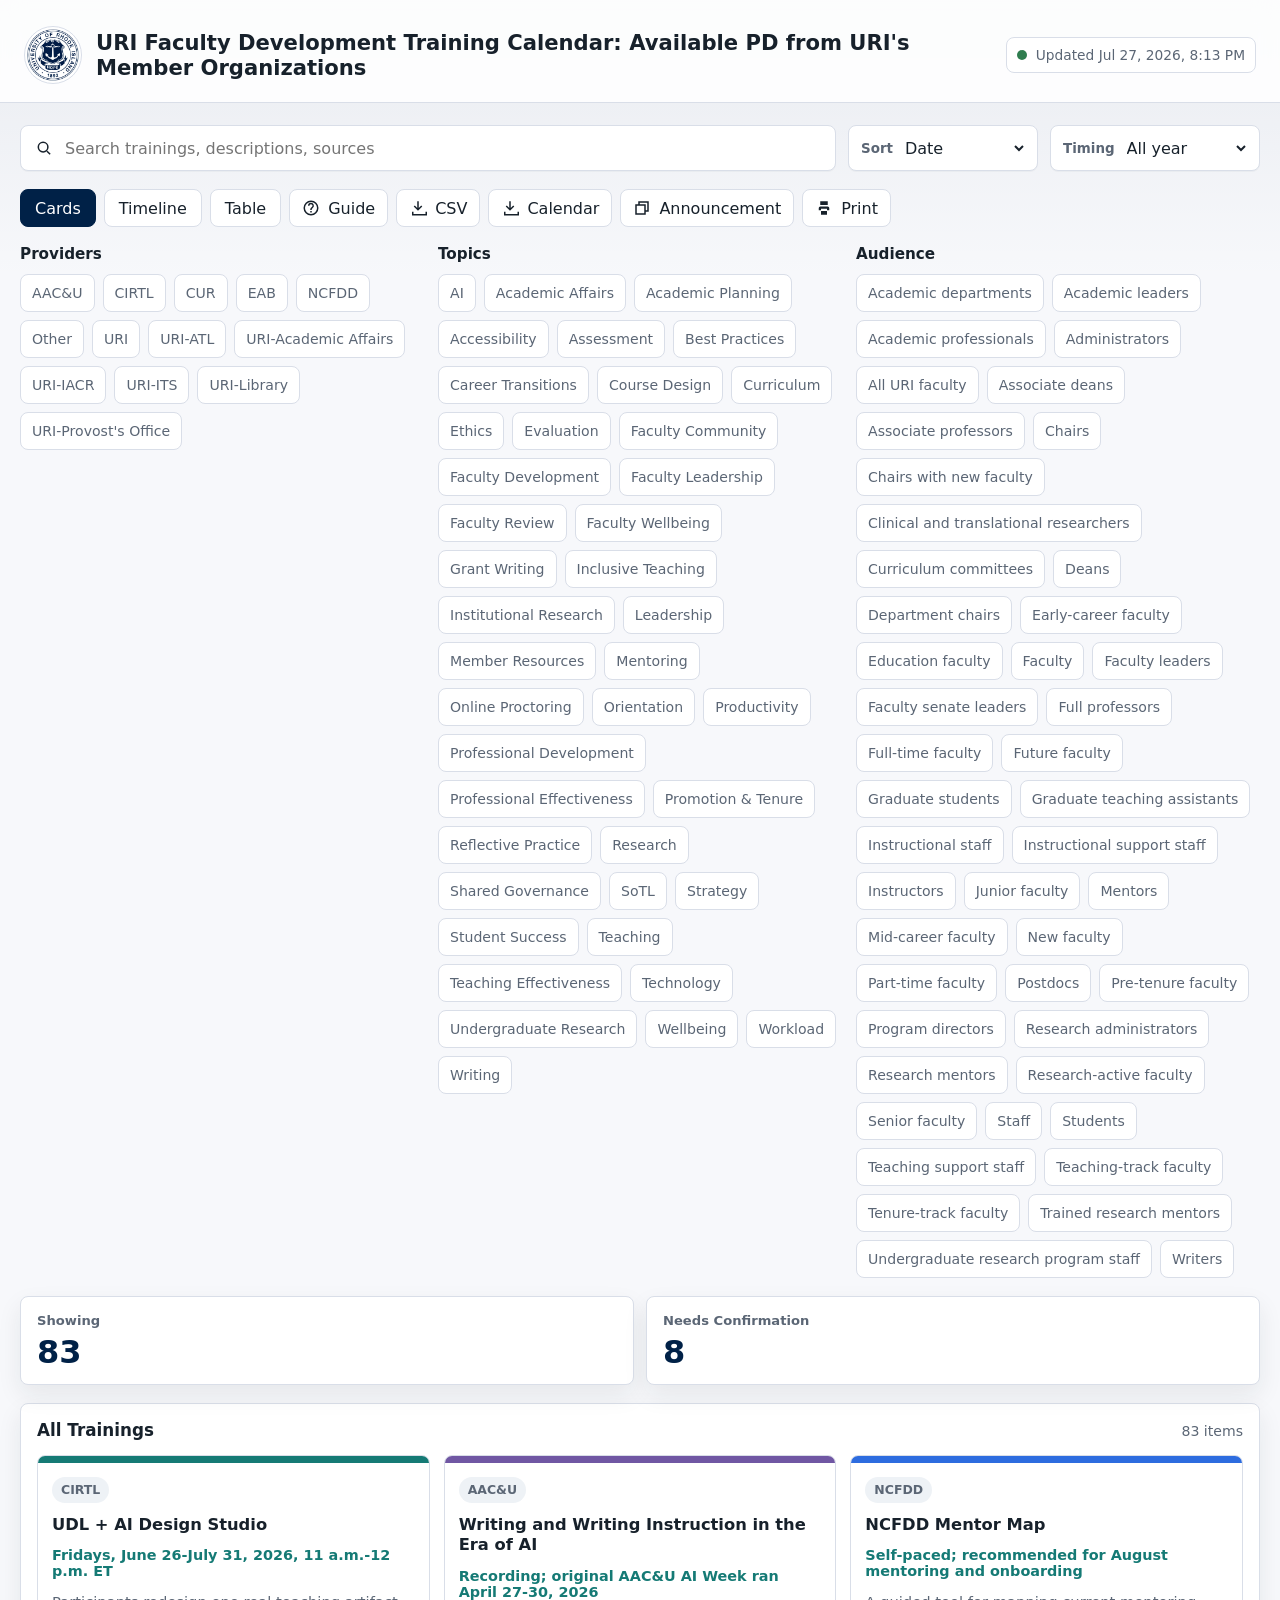
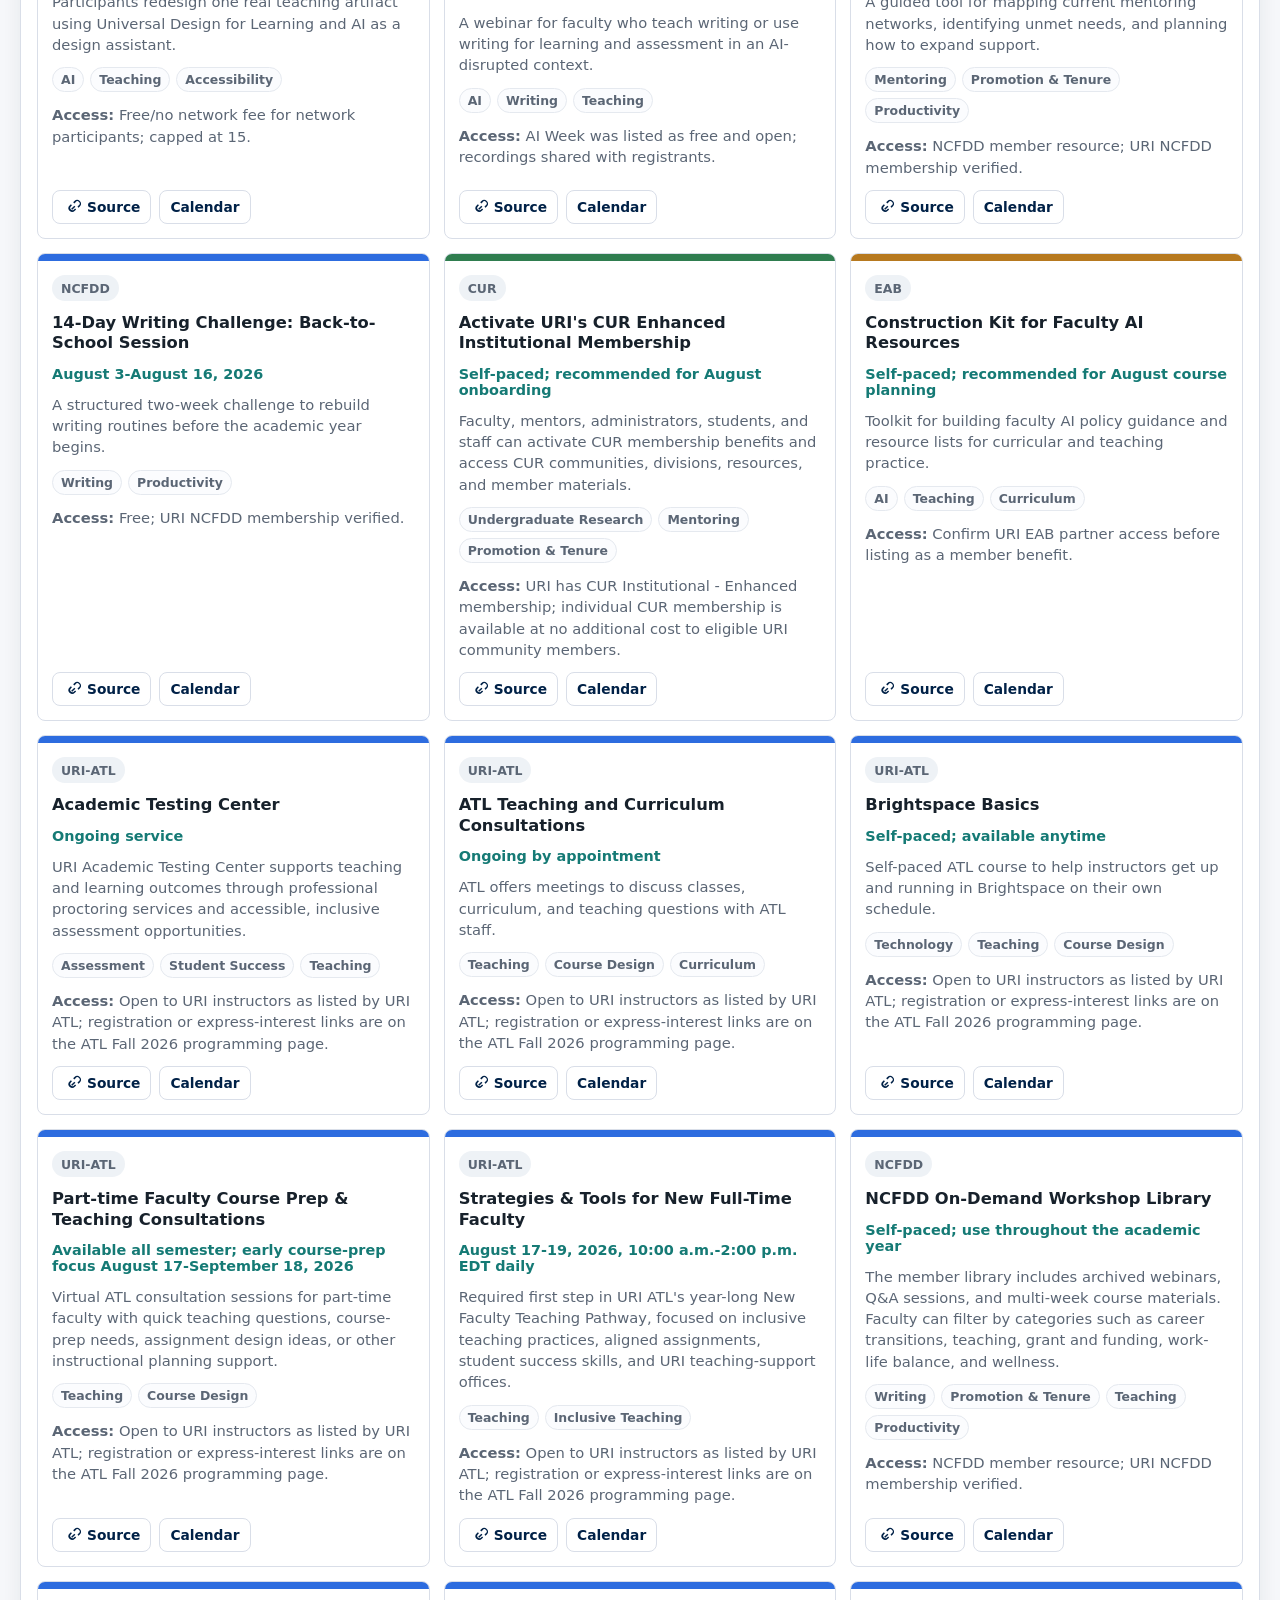
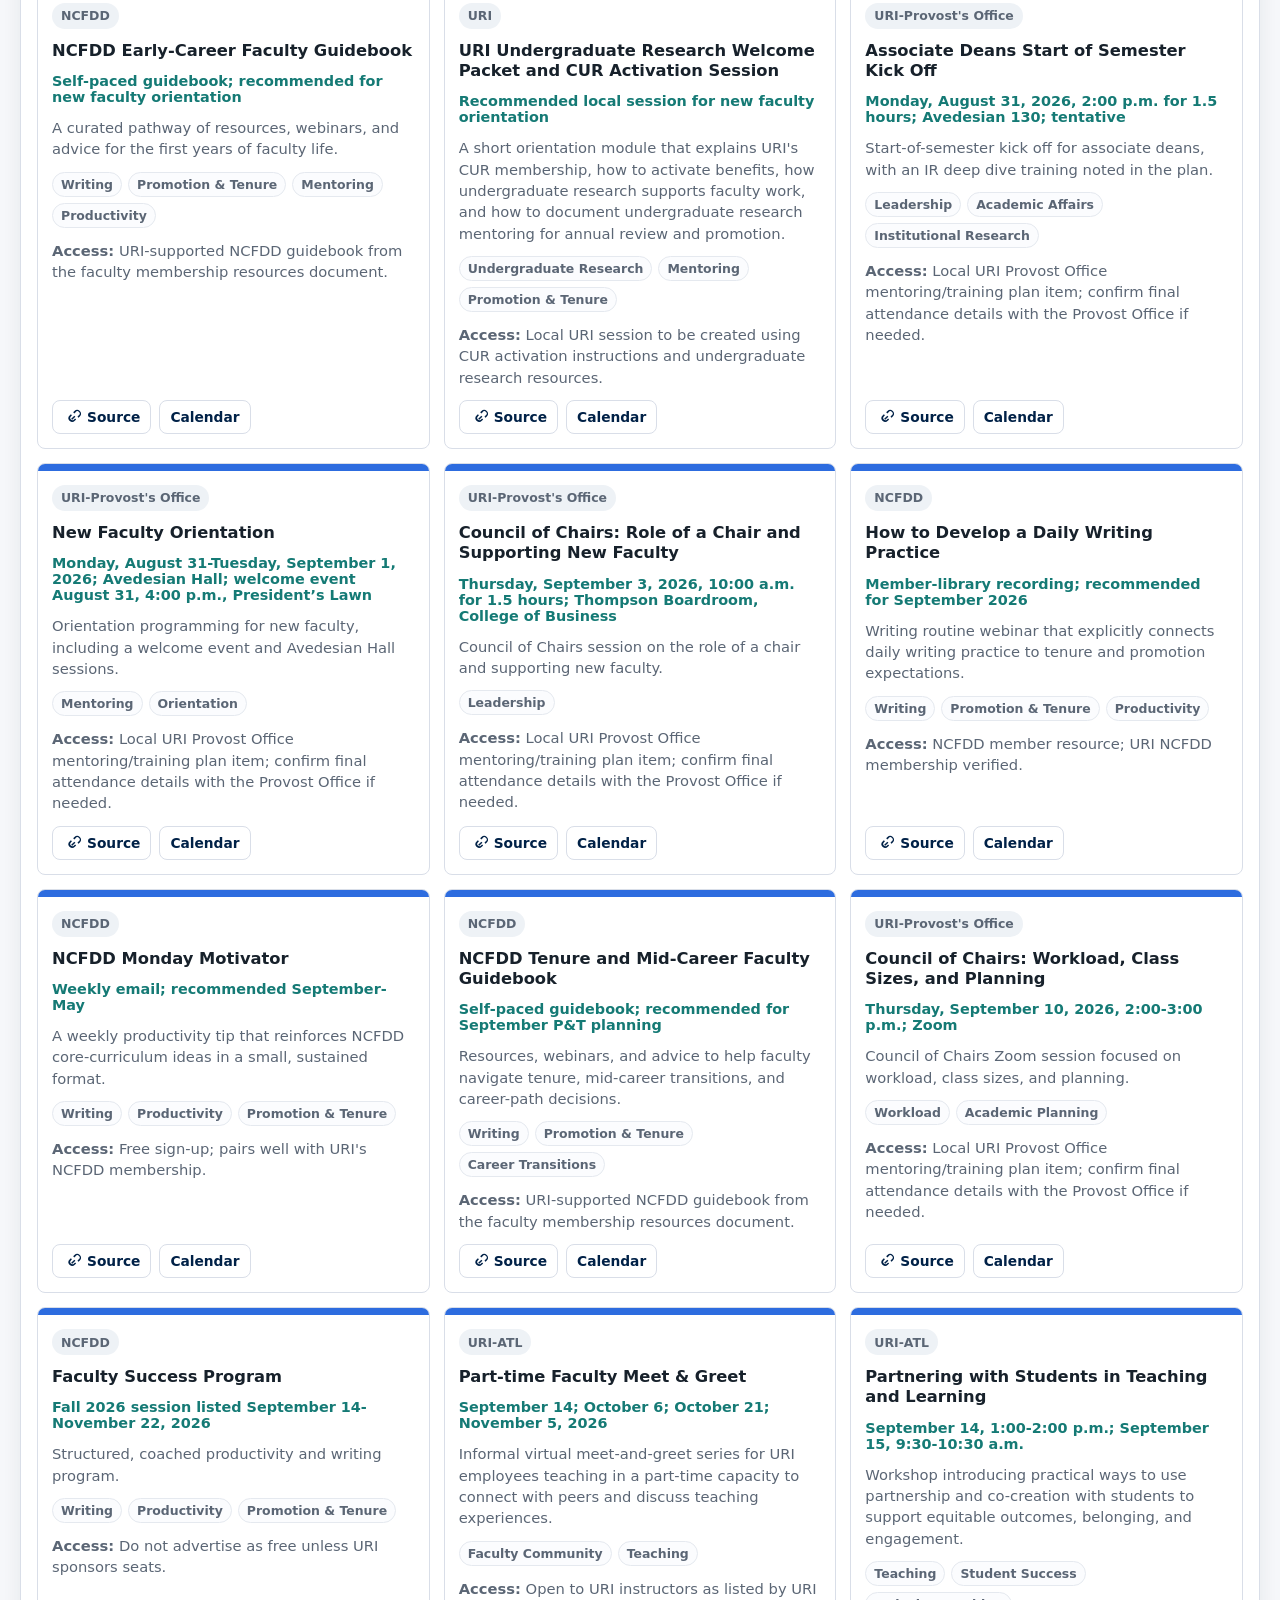
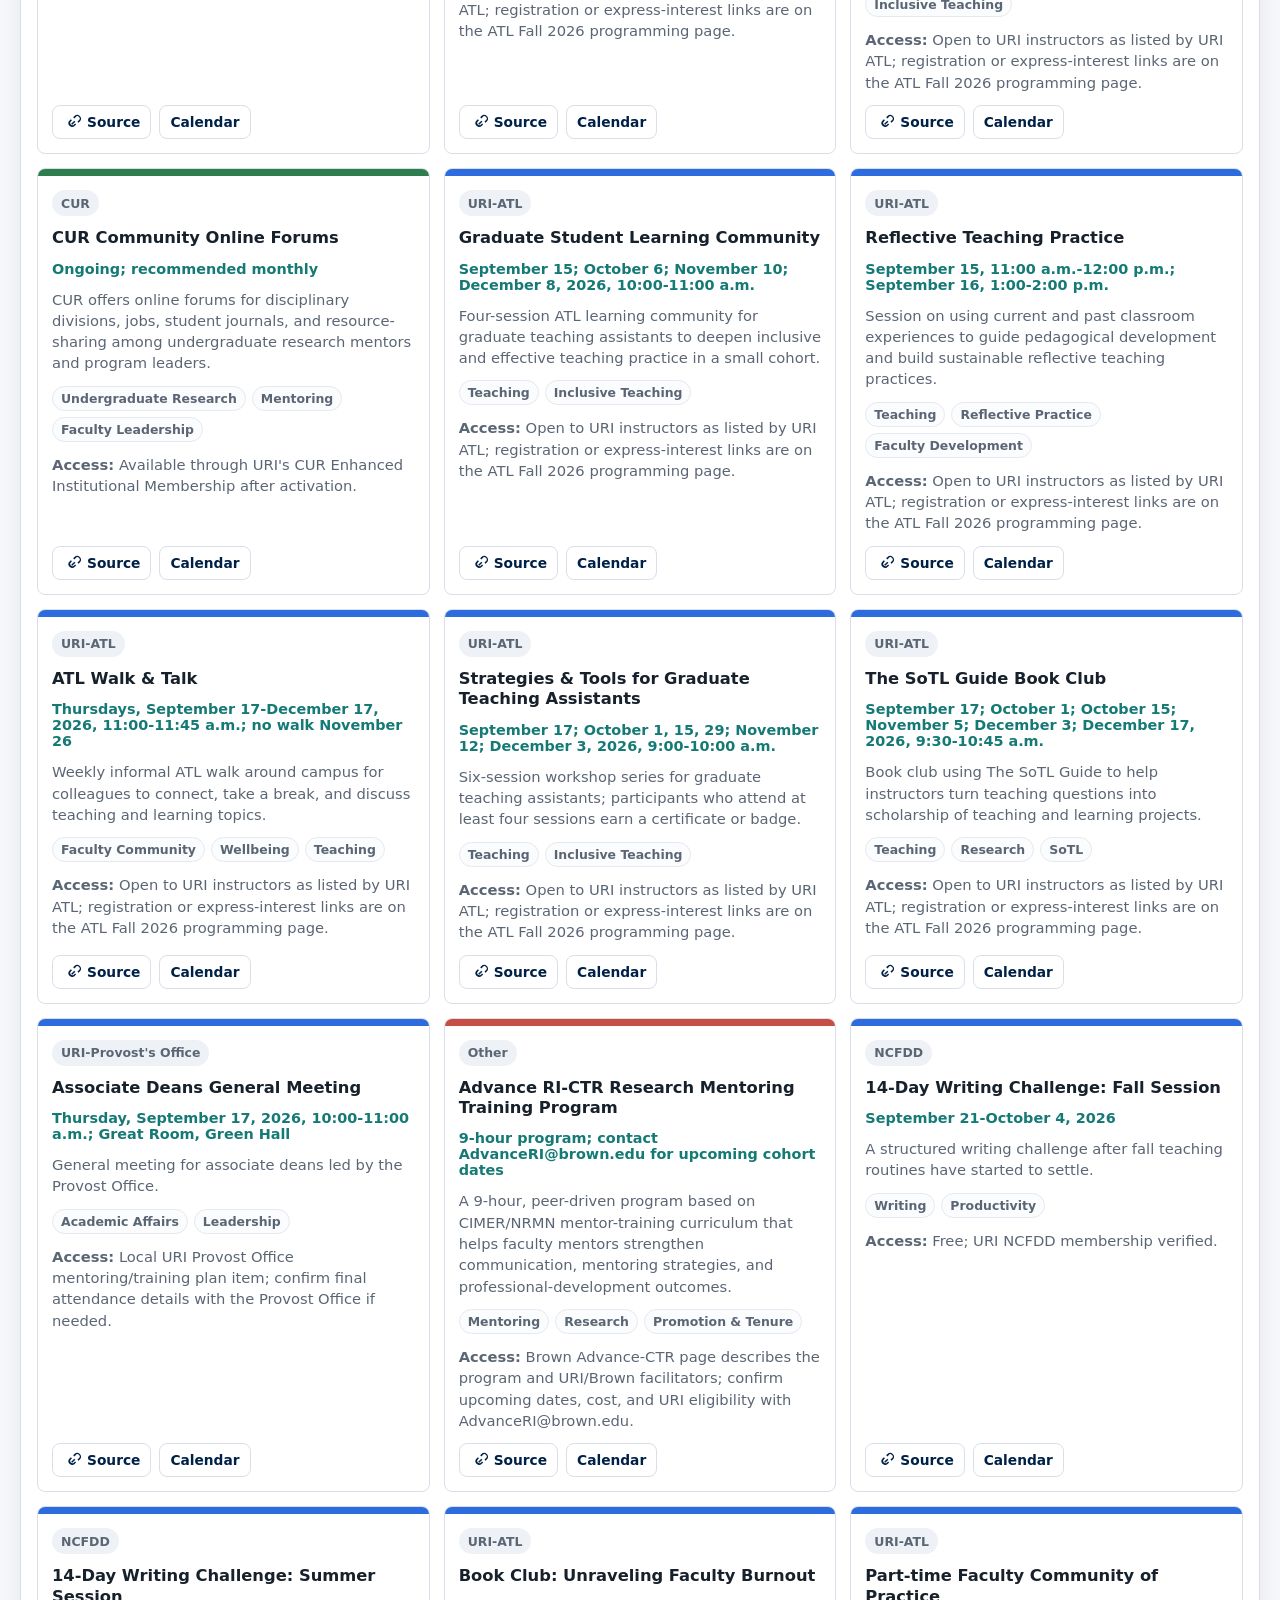
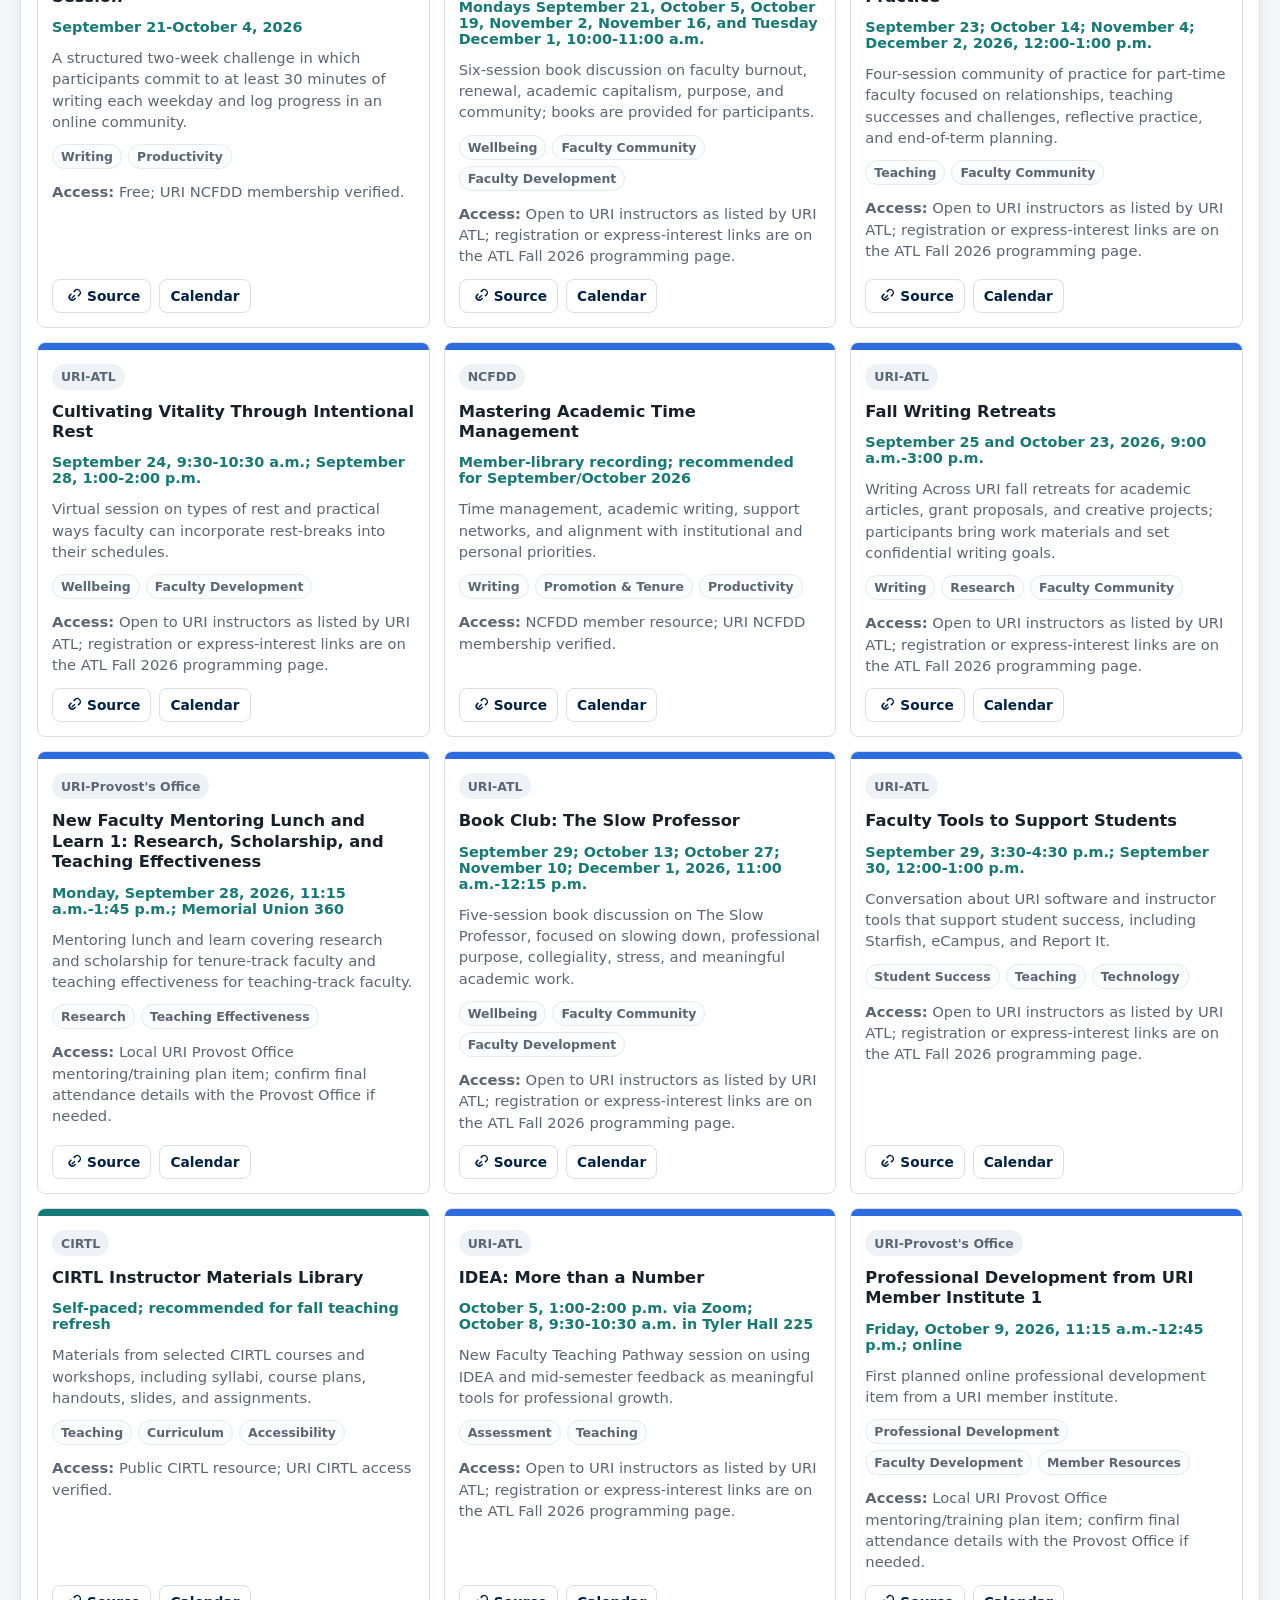
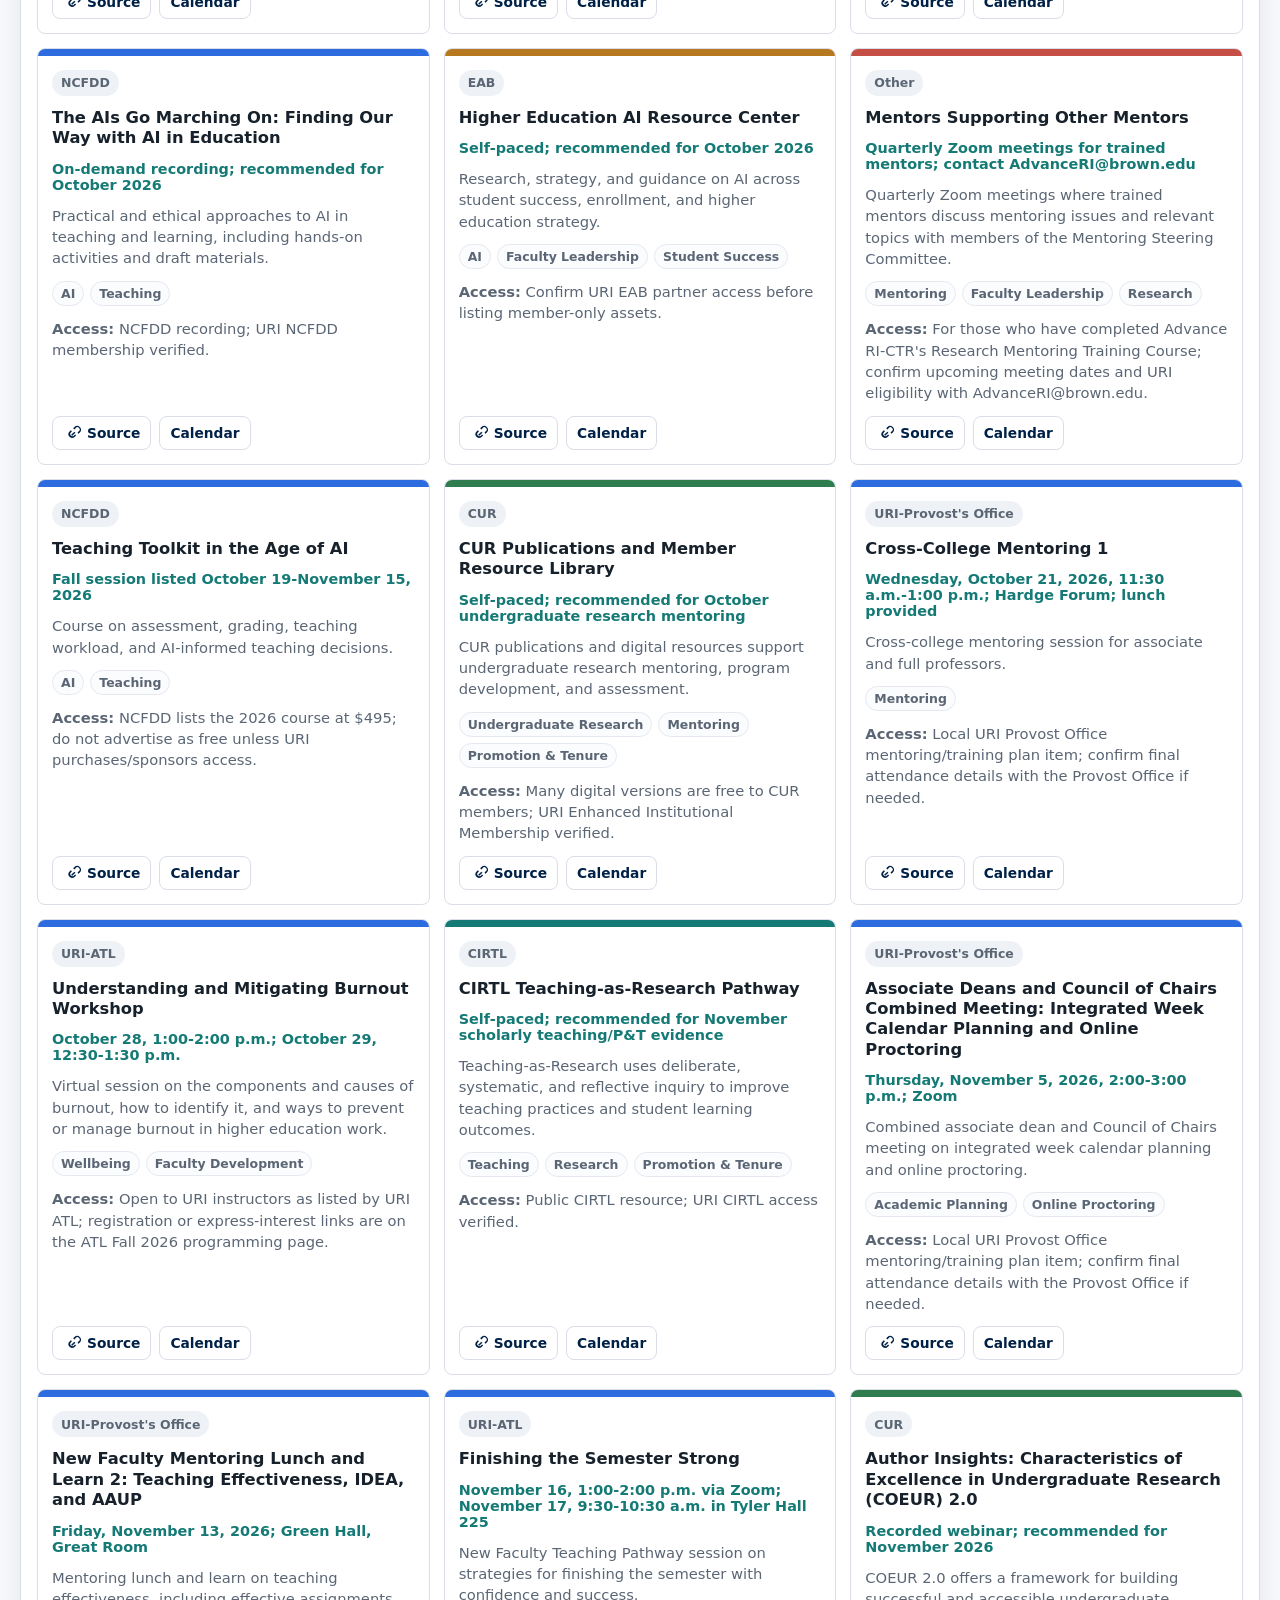
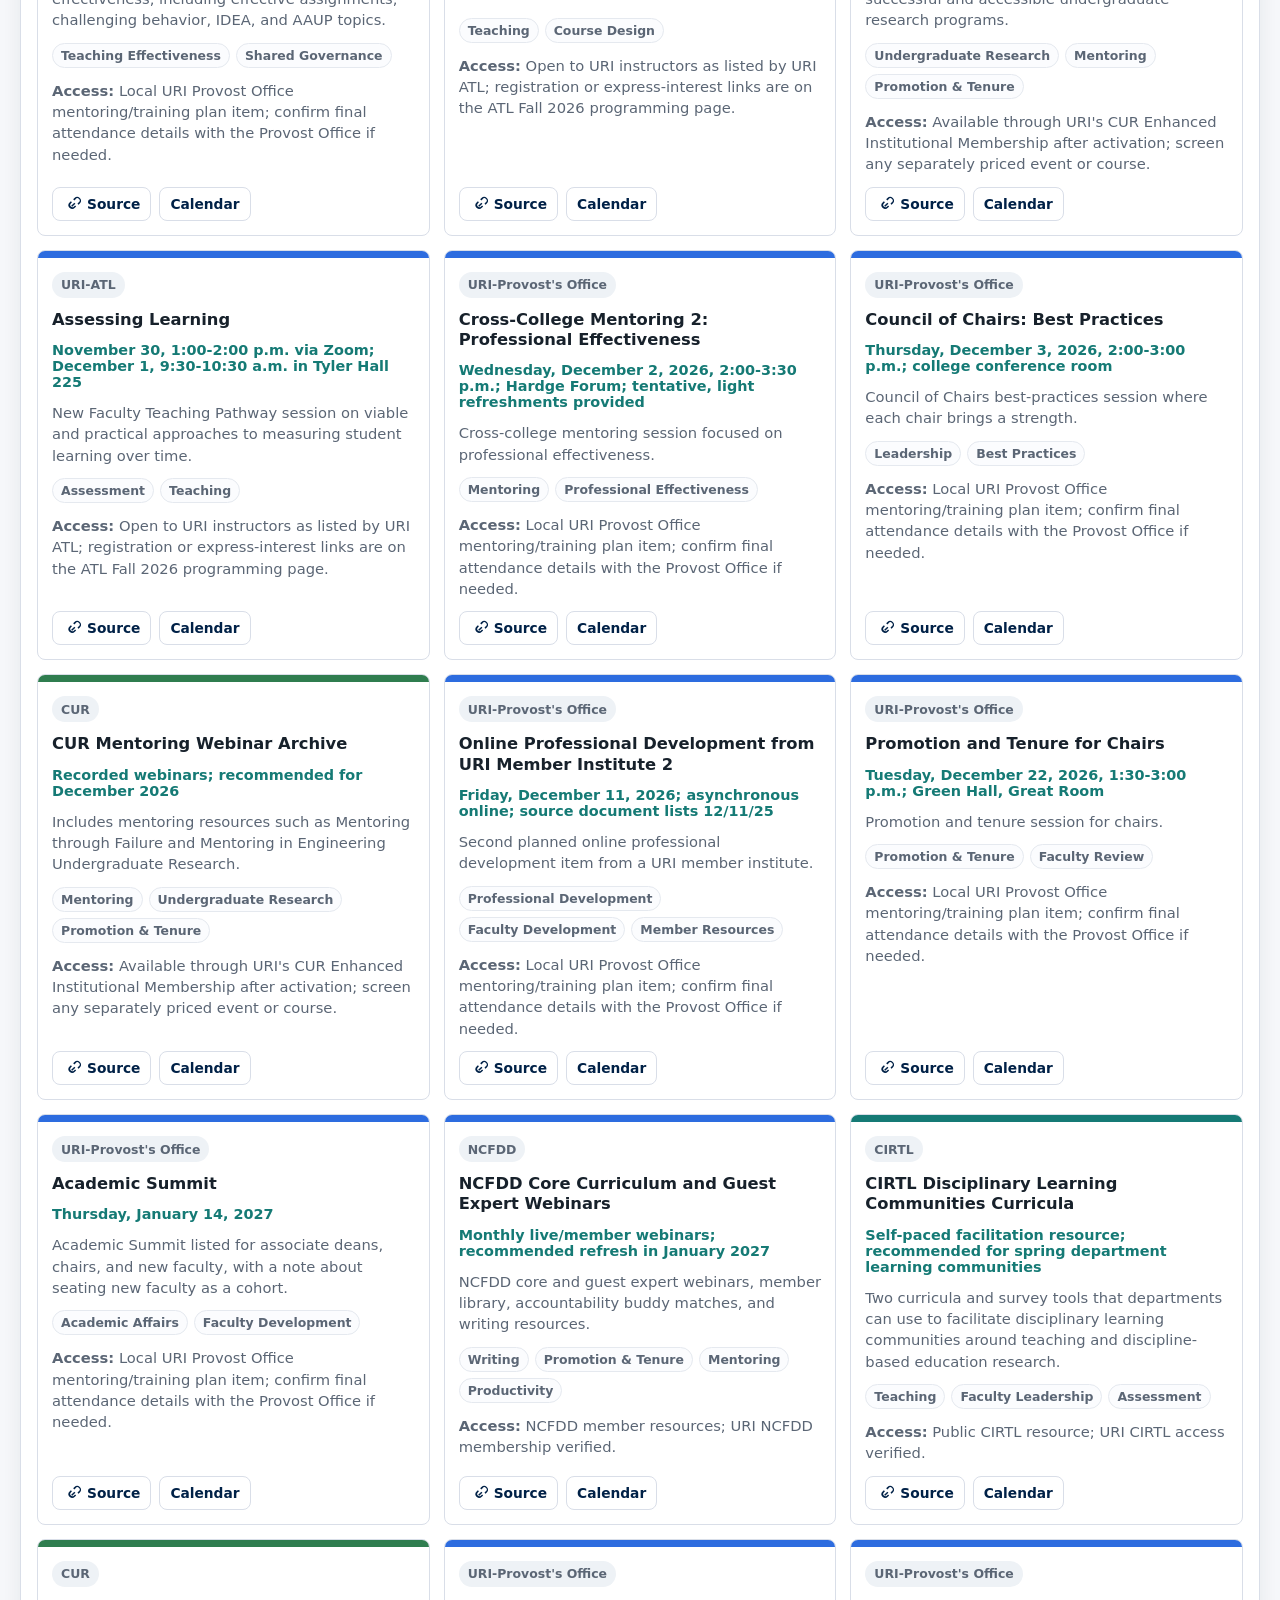
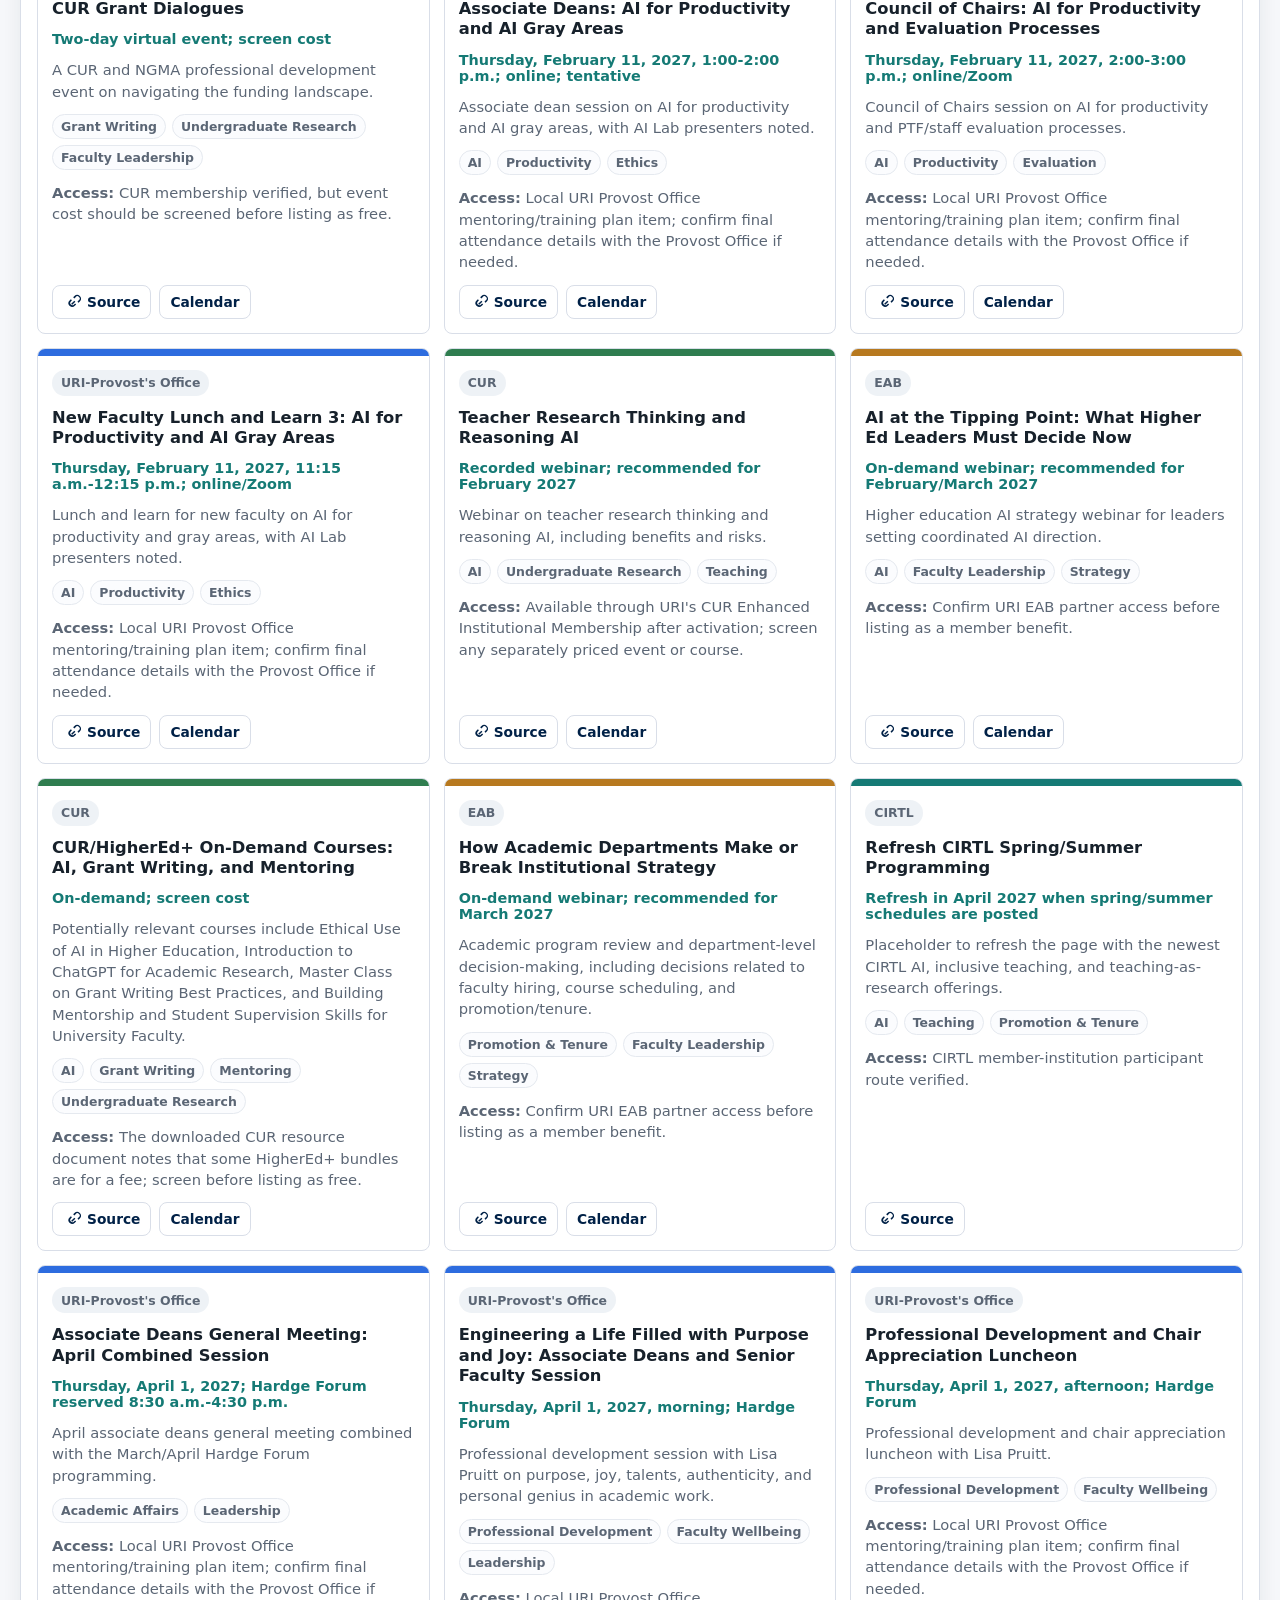
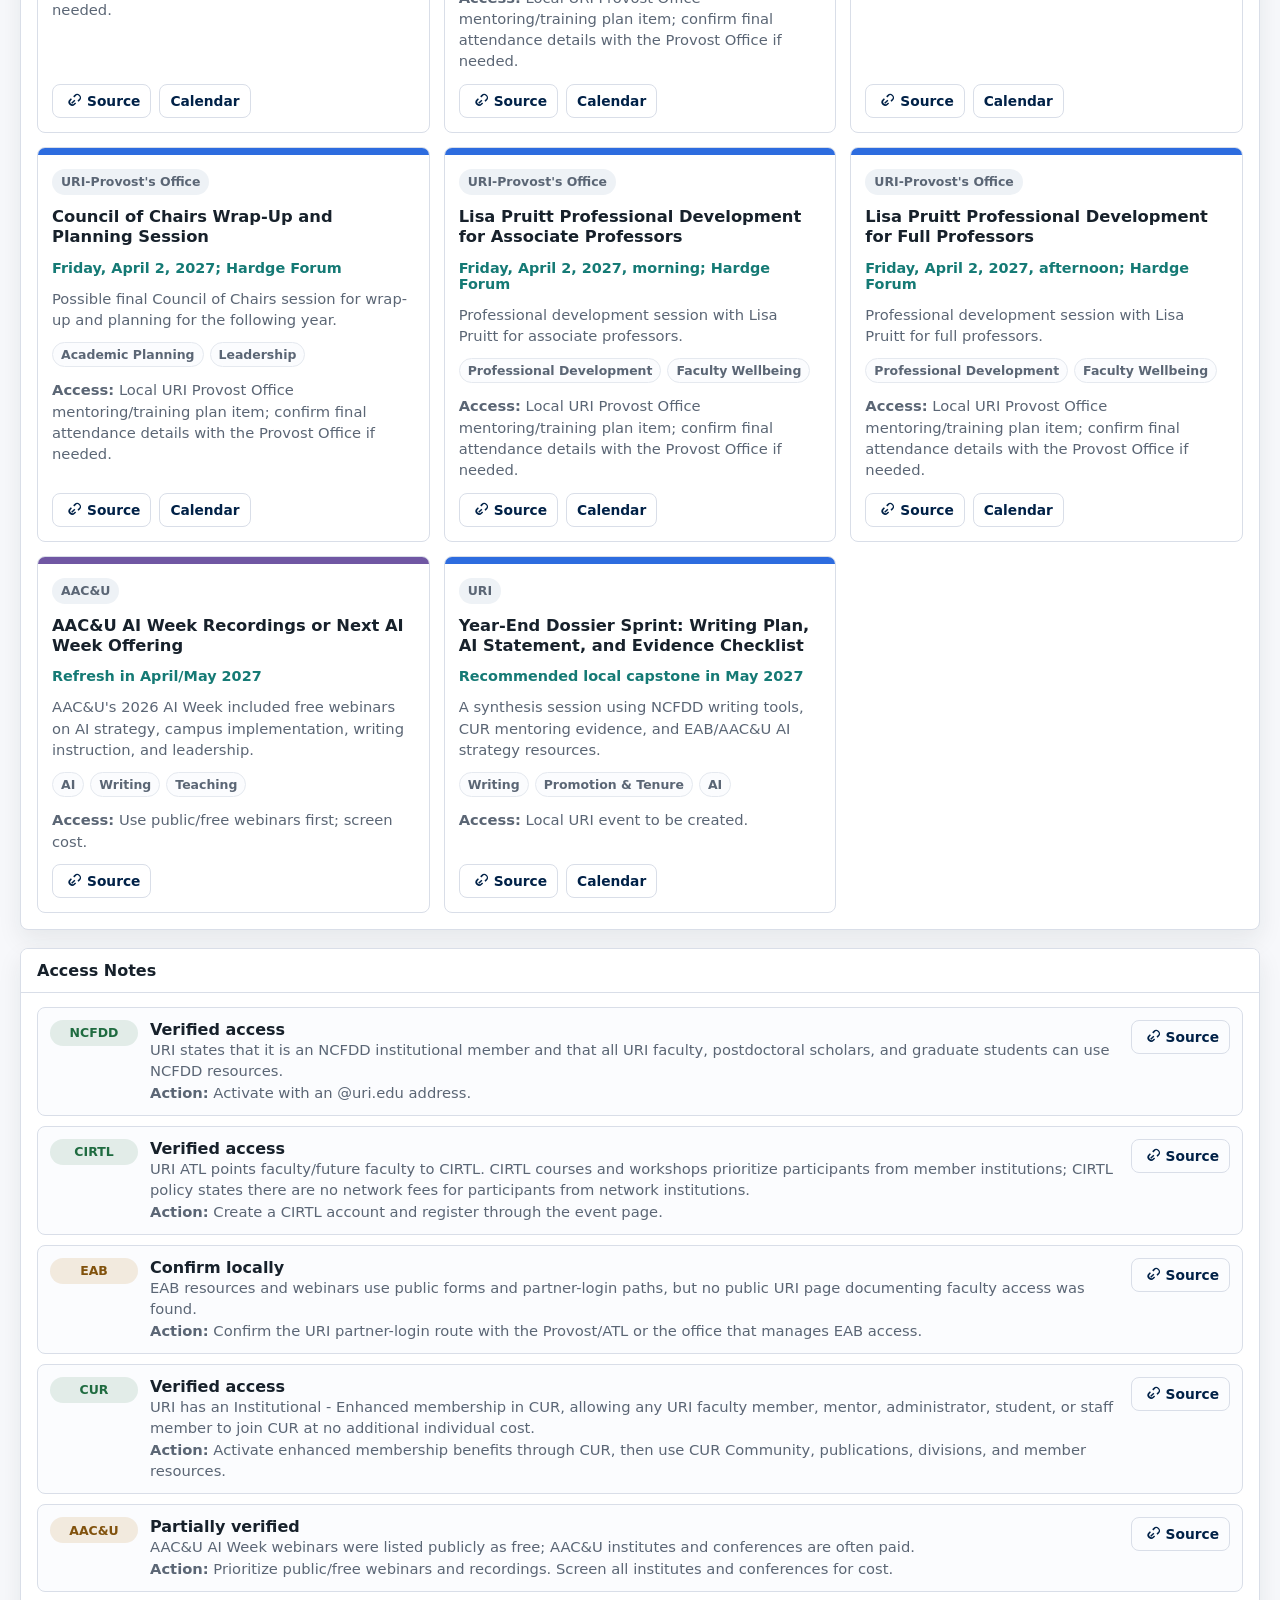
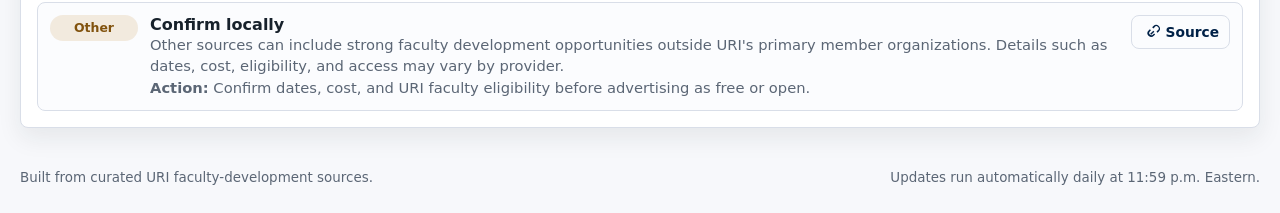
==== codex-source/github-pages-package/index.html @ 66792457 "Add PD dashboard review copy" ====
<!doctype html>
<html lang="en">
  <head>
    <meta charset="utf-8">
    <meta name="viewport" content="width=device-width, initial-scale=1">
    <title>URI Faculty Development Training Calendar: Available PD from URI's Member Organizations</title>
    <link rel="stylesheet" href="./styles.css">
  </head>
  <body>
    <svg aria-hidden="true" class="icon-sprite">
      <symbol id="icon-search" viewBox="0 0 24 24">
        <path d="M10.8 18.2a7.4 7.4 0 1 1 0-14.8 7.4 7.4 0 0 1 0 14.8Zm0-2a5.4 5.4 0 1 0 0-10.8 5.4 5.4 0 0 0 0 10.8Zm10.1 3.5-1.4 1.4-4.2-4.2 1.4-1.4 4.2 4.2Z"/>
      </symbol>
      <symbol id="icon-refresh" viewBox="0 0 24 24">
        <path d="M17.8 6.2A8 8 0 0 0 4.1 11H2a10 10 0 0 1 16.4-7.7L21 1.9V8h-6.1l2.9-1.8ZM6.2 17.8A8 8 0 0 0 19.9 13H22A10 10 0 0 1 5.6 20.7L3 22.1V16h6.1l-2.9 1.8Z"/>
      </symbol>
      <symbol id="icon-download" viewBox="0 0 24 24">
        <path d="M11 3h2v9l3.3-3.3 1.4 1.4L12 15.8 6.3 10.1l1.4-1.4L11 12V3Zm-7 14h2v3h16v-3h2v5H4v-5Z"/>
      </symbol>
      <symbol id="icon-print" viewBox="0 0 24 24">
        <path d="M7 3h10v5H7V3Zm-2 9a2 2 0 0 1 2-2h10a2 2 0 0 1 2 2v3h-3v-2H8v2H5v-3Zm3 4h8v5H8v-5Z"/>
      </symbol>
      <symbol id="icon-link" viewBox="0 0 24 24">
        <path d="M8.8 17.2a5 5 0 0 1 0-7.1l1.7-1.7 1.4 1.4-1.7 1.7a3 3 0 0 0 4.2 4.2l1.7-1.7 1.4 1.4-1.7 1.7a5 5 0 0 1-7 0Zm2.1-2.8 4.2-4.2 1.4 1.4-4.2 4.2-1.4-1.4Zm2.7-8.6 1.7-1.7a5 5 0 1 1 7.1 7.1l-1.7 1.7-1.4-1.4 1.7-1.7a3 3 0 1 0-4.2-4.2l-1.7 1.7-1.5-1.5Z"/>
      </symbol>
      <symbol id="icon-copy" viewBox="0 0 24 24">
        <path d="M7 7V3h14v14h-4v4H3V7h4Zm2 0h8v8h2V5H9v2Zm-4 2v10h10V9H5Z"/>
      </symbol>
      <symbol id="icon-help" viewBox="0 0 24 24">
        <path d="M11 18h2v-2h-2v2Zm1-16a10 10 0 1 0 0 20 10 10 0 0 0 0-20Zm0 18a8 8 0 1 1 0-16 8 8 0 0 1 0 16Zm0-15a4 4 0 0 0-4 4h2a2 2 0 1 1 3.2 1.6c-1.4 1-2.2 1.9-2.2 3.4v.5h2V14c0-.8.4-1.2 1.4-1.9A4 4 0 0 0 12 5Z"/>
      </symbol>
    </svg>

    <header class="topbar">
      <div class="brand-block">
        <div class="seal-mark" aria-hidden="true">
          <img src="./assets/uri-seal-web.png" alt="">
        </div>
        <div>
          <h1>URI Faculty Development Training Calendar: Available PD from URI's Member Organizations</h1>
        </div>
      </div>
      <div class="status-block" id="statusBlock">
        <span class="status-dot" id="statusDot"></span>
        <span id="lastUpdatedText">Loading data...</span>
      </div>
    </header>

    <main>
      <section class="toolbar" aria-label="Training filters">
        <label class="search-box has-tooltip" data-tooltip="Search by training title, provider, topic, description, access note, or source.">
          <svg class="button-icon" aria-hidden="true"><use href="#icon-search"></use></svg>
          <input id="searchInput" type="search" placeholder="Search trainings, descriptions, sources">
        </label>
        <label class="select-wrap has-tooltip" data-tooltip="Change the order of the currently visible trainings.">
          <span>Sort</span>
          <select id="sortSelect">
            <option value="date">Date</option>
            <option value="provider">Provider</option>
            <option value="priority">Priority</option>
          </select>
        </label>
        <label class="select-wrap has-tooltip" data-tooltip="Filter by the part of the year when a training is most useful.">
          <span>Timing</span>
          <select id="timeSelect">
            <option value="all">All year</option>
            <option value="upcoming">Upcoming dated items</option>
            <option value="summer">Summer 2026</option>
            <option value="fall">Fall 2026</option>
            <option value="spring">Spring 2027</option>
          </select>
        </label>
      </section>

      <section class="quick-actions" aria-label="Page actions">
        <button id="viewCards" class="mode-button active has-tooltip" type="button" aria-pressed="true" data-tooltip="Browse full training cards with dates, access notes, topics, and source links.">Cards</button>
        <button id="viewTimeline" class="mode-button has-tooltip" type="button" aria-pressed="false" data-tooltip="Group visible trainings by month.">Timeline</button>
        <button id="viewTable" class="mode-button has-tooltip" type="button" aria-pressed="false" data-tooltip="See a compact spreadsheet-style version of the visible list.">Table</button>
        <button id="guideButton" class="icon-button has-tooltip" type="button" aria-expanded="false" aria-controls="guidePanel" data-tooltip="Open a short guide to the filters, buttons, and list categories.">
          <svg class="button-icon" aria-hidden="true"><use href="#icon-help"></use></svg>
          Guide
        </button>
        <button id="csvButton" class="icon-button has-tooltip" type="button" data-tooltip="Download the currently visible list as a CSV file.">
          <svg class="button-icon" aria-hidden="true"><use href="#icon-download"></use></svg>
          CSV
        </button>
        <button id="icsButton" class="icon-button has-tooltip" type="button" data-tooltip="Download dated visible items as an .ics calendar file.">
          <svg class="button-icon" aria-hidden="true"><use href="#icon-download"></use></svg>
          Calendar
        </button>
        <button id="copyButton" class="icon-button has-tooltip" type="button" data-tooltip="Copy short announcement text for the currently featured items.">
          <svg class="button-icon" aria-hidden="true"><use href="#icon-copy"></use></svg>
          Announcement
        </button>
        <button id="printButton" class="icon-button has-tooltip" type="button" data-tooltip="Open a print-friendly version of the current page.">
          <svg class="button-icon" aria-hidden="true"><use href="#icon-print"></use></svg>
          Print
        </button>
      </section>

      <section id="guidePanel" class="guide-panel" aria-label="Button guide" hidden>
        <div class="guide-head">
          <h2>Button Guide</h2>
          <button id="guideClose" class="mode-button" type="button">Close</button>
        </div>
        <div class="guide-grid">
          <article>
            <h3>Filters</h3>
            <p><strong>Search</strong> narrows by title, provider, topic, description, access note, or source.</p>
            <p><strong>Sort</strong> orders by date, provider, or priority.</p>
            <p><strong>Timing</strong> limits the list to all year, upcoming, summer, fall, or spring.</p>
          </article>
          <article>
            <h3>Views and Exports</h3>
            <p><strong>Cards</strong> is the full browsing view and moves the card results to the top of the viewport.</p>
            <p><strong>Timeline</strong> groups items by month and moves the timeline results to the top of the viewport.</p>
            <p><strong>Table</strong> is a compact list for scanning and moves the table results to the top of the viewport.</p>
            <p><strong>CSV</strong>, <strong>Calendar</strong>, <strong>Announcement</strong>, and <strong>Print</strong> export the current filtered list.</p>
          </article>
          <article>
            <h3>Audience Chips</h3>
            <p><strong>Audience chips</strong> show only trainings for selected career stages or roles.</p>
            <p>Use them to scan programming for groups such as new faculty, chairs, associate professors, graduate students, or instructors.</p>
          </article>
          <article>
            <h3>Provider, Topic, and Audience Chips</h3>
            <p><strong>Provider chips</strong> show only trainings from selected organizations or categories such as Other.</p>
            <p><strong>Topic chips</strong> show only selected themes such as AI, Writing, Promotion & Tenure, Teaching, or Mentoring.</p>
            <p><strong>Audience chips</strong> show only selected career stages, faculty roles, or learner groups.</p>
            <p><strong>Source</strong> links open the provider or evidence page for a card or access note.</p>
          </article>
        </div>
      </section>

      <section class="chips-area" aria-label="Provider, topic, and audience filters">
        <div>
          <h2>Providers</h2>
          <div id="providerChips" class="chip-row"></div>
        </div>
        <div>
          <h2>Topics</h2>
          <div id="topicChips" class="chip-row"></div>
        </div>
        <div>
          <h2>Audience</h2>
          <div id="audienceChips" class="chip-row"></div>
        </div>
      </section>

      <section class="metrics-grid" aria-label="Summary metrics">
        <article class="metric-tile">
          <span class="metric-label">Showing</span>
          <strong id="metricShowing">0</strong>
        </article>
        <article class="metric-tile">
          <span class="metric-label">Needs Confirmation</span>
          <strong id="metricConfirm">0</strong>
        </article>
      </section>

      <section class="results-shell" aria-label="Training results">
        <div class="results-head">
          <h2 id="resultsTitle">Recommended Trainings</h2>
          <span id="resultsCount"></span>
        </div>
        <div id="emptyState" class="empty-state" hidden>No trainings match the current filters.</div>
        <div id="cardsView" class="cards-grid"></div>
        <div id="timelineView" class="timeline-view" hidden></div>
        <div id="tableView" class="table-view" hidden></div>
      </section>

      <section class="access-panel" aria-label="Access notes">
        <button class="section-toggle" id="accessToggle" type="button">Access Notes</button>
        <div id="accessNotes" class="access-notes open"></div>
      </section>
    </main>

    <footer class="site-footer">
      <span>Built from curated URI faculty-development sources.</span>
      <span id="serverStatus">Updates run automatically daily at 11:59 p.m. Eastern.</span>
    </footer>

    <script src="./app.js" type="module"></script>
  </body>
</html>
---- codex-source/github-pages-package/styles.css ----
:root {
  --ink: #17212b;
  --muted: #5b6675;
  --paper: #f7f8fb;
  --panel: #ffffff;
  --line: #d9dee8;
  --navy: #002147;
  --blue: #2d6cdf;
  --teal: #157a75;
  --gold: #b7791f;
  --coral: #c54f45;
  --green: #2f7d4f;
  --violet: #7057a3;
  --shadow: 0 10px 24px rgba(23, 33, 43, 0.08);
  font-family: Inter, ui-sans-serif, system-ui, -apple-system, BlinkMacSystemFont, "Segoe UI", sans-serif;
}

* {
  box-sizing: border-box;
}

html {
  min-height: 100%;
  background: var(--paper);
  color: var(--ink);
}

body {
  min-height: 100%;
  margin: 0;
  background:
    linear-gradient(180deg, rgba(0, 33, 71, 0.06) 0, rgba(247, 248, 251, 0) 280px),
    var(--paper);
}

button,
input,
select {
  font: inherit;
}

button {
  border: 0;
}

a {
  color: var(--blue);
}

.icon-sprite {
  display: none;
}

.button-icon {
  width: 18px;
  height: 18px;
  flex: 0 0 18px;
  fill: currentColor;
}

.topbar {
  display: flex;
  align-items: center;
  justify-content: space-between;
  gap: 20px;
  padding: 26px max(24px, calc((100vw - 1240px) / 2)) 18px;
  background: rgba(255, 255, 255, 0.86);
  border-bottom: 1px solid var(--line);
  position: sticky;
  top: 0;
  z-index: 20;
  backdrop-filter: blur(12px);
}

.brand-block {
  display: flex;
  align-items: center;
  min-width: 0;
  gap: 14px;
}

.seal-mark {
  display: grid;
  place-items: center;
  width: 58px;
  height: 58px;
  flex: 0 0 58px;
  border-radius: 50%;
  background: #fff;
  border: 1px solid var(--line);
  overflow: hidden;
}

.seal-mark img {
  display: block;
  width: 52px;
  height: 52px;
  object-fit: contain;
}

.eyebrow {
  margin: 0 0 2px;
  color: var(--teal);
  font-size: 0.82rem;
  font-weight: 700;
  text-transform: uppercase;
}

h1,
h2,
h3,
p {
  margin-top: 0;
}

h1 {
  margin-bottom: 0;
  font-size: 1.32rem;
  line-height: 1.2;
  font-weight: 780;
}

h2 {
  margin-bottom: 10px;
  font-size: 0.95rem;
  line-height: 1.25;
}

.status-block {
  display: inline-flex;
  align-items: center;
  gap: 9px;
  min-height: 36px;
  padding: 7px 10px;
  border: 1px solid var(--line);
  border-radius: 8px;
  background: #fff;
  color: var(--muted);
  font-size: 0.86rem;
  white-space: nowrap;
}

.status-dot {
  width: 10px;
  height: 10px;
  border-radius: 50%;
  background: var(--gold);
}

.status-dot.ready {
  background: var(--green);
}

.status-dot.error {
  background: var(--coral);
}

main {
  width: min(1240px, calc(100% - 40px));
  margin: 22px auto 42px;
}

.toolbar,
.quick-actions,
.chips-area,
.metrics-grid,
.guide-panel,
.access-panel,
.results-shell {
  margin-bottom: 18px;
}

.toolbar {
  display: grid;
  grid-template-columns: minmax(260px, 1fr) 190px 210px;
  align-items: stretch;
  gap: 12px;
}

.search-box,
.select-wrap,
.toggle-control {
  min-height: 46px;
  border: 1px solid var(--line);
  border-radius: 8px;
  background: var(--panel);
  box-shadow: 0 1px 0 rgba(23, 33, 43, 0.03);
}

.search-box {
  display: flex;
  align-items: center;
  gap: 10px;
  padding: 0 14px;
}

.search-box input {
  width: 100%;
  min-width: 0;
  border: 0;
  outline: none;
  background: transparent;
  color: var(--ink);
}

.select-wrap {
  display: grid;
  grid-template-columns: auto 1fr;
  align-items: center;
  gap: 8px;
  padding: 0 10px 0 12px;
}

.select-wrap span,
.toggle-control span {
  color: var(--muted);
  font-size: 0.84rem;
  font-weight: 650;
}

.select-wrap select {
  width: 100%;
  min-width: 0;
  border: 0;
  outline: none;
  color: var(--ink);
  background: transparent;
}

.toggle-control {
  display: inline-flex;
  align-items: center;
  gap: 10px;
  padding: 0 13px;
}

.toggle-control input {
  width: 18px;
  height: 18px;
  accent-color: var(--teal);
}

.quick-actions {
  display: flex;
  flex-wrap: wrap;
  gap: 8px;
}

.mode-button,
.icon-button,
.chip,
.section-toggle {
  min-height: 38px;
  border: 1px solid var(--line);
  border-radius: 8px;
  background: #fff;
  color: var(--ink);
  cursor: pointer;
  transition: border-color 120ms ease, background 120ms ease, color 120ms ease;
}

.mode-button {
  padding: 0 14px;
}

.icon-button {
  display: inline-flex;
  align-items: center;
  gap: 8px;
  padding: 0 12px;
}

.mode-button:hover,
.icon-button:hover,
.chip:hover,
.section-toggle:hover {
  border-color: #9aa7b8;
}

.mode-button.active,
.chip.active {
  background: var(--navy);
  border-color: var(--navy);
  color: #fff;
}

.has-tooltip {
  position: relative;
}

.has-tooltip::after {
  content: attr(data-tooltip);
  position: absolute;
  left: 50%;
  bottom: calc(100% + 9px);
  width: max-content;
  max-width: 280px;
  min-height: 28px;
  padding: 8px 10px;
  border-radius: 8px;
  background: var(--ink);
  color: #fff;
  font-size: 0.78rem;
  line-height: 1.35;
  font-weight: 600;
  white-space: normal;
  box-shadow: 0 8px 22px rgba(23, 33, 43, 0.2);
  opacity: 0;
  pointer-events: none;
  transform: translate(-50%, 4px);
  transition: opacity 120ms ease, transform 120ms ease;
  z-index: 40;
}

.has-tooltip::before {
  content: "";
  position: absolute;
  left: 50%;
  bottom: calc(100% + 3px);
  border: 6px solid transparent;
  border-top-color: var(--ink);
  opacity: 0;
  pointer-events: none;
  transform: translateX(-50%);
  transition: opacity 120ms ease;
  z-index: 40;
}

.has-tooltip:hover::after,
.has-tooltip:hover::before,
.has-tooltip:focus::after,
.has-tooltip:focus::before,
.has-tooltip:focus-within::after,
.has-tooltip:focus-within::before {
  opacity: 1;
}

.has-tooltip:hover::after,
.has-tooltip:focus::after,
.has-tooltip:focus-within::after {
  transform: translate(-50%, 0);
}

.icon-button:disabled {
  cursor: not-allowed;
  opacity: 0.58;
}

.chips-area {
  display: grid;
  grid-template-columns: repeat(3, minmax(0, 1fr));
  gap: 14px;
}

.chip-row {
  display: flex;
  flex-wrap: wrap;
  gap: 8px;
}

.chip {
  padding: 0 11px;
  color: var(--muted);
  font-size: 0.88rem;
}

.metrics-grid {
  display: grid;
  grid-template-columns: repeat(2, minmax(0, 1fr));
  gap: 12px;
}

.metric-tile {
  min-height: 86px;
  padding: 16px;
  border: 1px solid var(--line);
  border-radius: 8px;
  background: var(--panel);
  box-shadow: var(--shadow);
}

.metric-label {
  display: block;
  color: var(--muted);
  font-size: 0.82rem;
  font-weight: 700;
  margin-bottom: 8px;
}

.metric-tile strong {
  display: block;
  font-size: 2rem;
  line-height: 1;
  color: var(--navy);
}

.access-panel,
.results-shell {
  border: 1px solid var(--line);
  border-radius: 8px;
  background: var(--panel);
  box-shadow: var(--shadow);
}

.guide-panel {
  border: 1px solid var(--line);
  border-radius: 8px;
  background: var(--panel);
  box-shadow: var(--shadow);
  overflow: hidden;
}

.guide-head {
  display: flex;
  align-items: center;
  justify-content: space-between;
  gap: 12px;
  min-height: 54px;
  padding: 12px 16px;
  border-bottom: 1px solid var(--line);
}

.guide-head h2 {
  margin-bottom: 0;
}

.guide-grid {
  display: grid;
  grid-template-columns: repeat(4, minmax(0, 1fr));
}

.guide-grid article {
  padding: 16px;
  border-right: 1px solid var(--line);
}

.guide-grid article:last-child {
  border-right: 0;
}

.guide-grid h3 {
  margin: 0 0 10px;
  font-size: 0.95rem;
  color: var(--navy);
}

.guide-grid p {
  margin: 0 0 9px;
  color: var(--muted);
  font-size: 0.88rem;
  line-height: 1.45;
}

.guide-grid p:last-child {
  margin-bottom: 0;
}

.access-panel {
  overflow: hidden;
}

.section-toggle {
  width: 100%;
  border: 0;
  border-bottom: 1px solid var(--line);
  border-radius: 0;
  padding: 12px 16px;
  text-align: left;
  font-weight: 780;
}

.access-notes {
  display: none;
  padding: 14px 16px 16px;
}

.access-notes.open {
  display: grid;
  gap: 10px;
}

.access-note {
  display: grid;
  grid-template-columns: 88px 1fr auto;
  gap: 12px;
  align-items: start;
  padding: 12px;
  border: 1px solid var(--line);
  border-radius: 8px;
  background: #fbfcfe;
}

.badge {
  display: inline-flex;
  align-items: center;
  justify-content: center;
  min-height: 26px;
  padding: 3px 9px;
  border-radius: 999px;
  background: #eef2f6;
  color: var(--muted);
  font-size: 0.78rem;
  font-weight: 760;
}

.badge.verified,
.badge.free {
  background: rgba(47, 125, 79, 0.12);
  color: #1f6b40;
}

.badge.confirm,
.badge.partial {
  background: rgba(183, 121, 31, 0.14);
  color: #81520d;
}

.badge.paid,
.badge.hold {
  background: rgba(197, 79, 69, 0.12);
  color: #9d322b;
}

.results-shell {
  padding: 16px;
  scroll-margin-top: 96px;
}

.cards-grid[hidden],
.timeline-view[hidden],
.table-view[hidden] {
  display: none !important;
}

.results-head {
  display: flex;
  align-items: baseline;
  justify-content: space-between;
  gap: 12px;
  margin-bottom: 14px;
}

.results-head h2 {
  margin-bottom: 0;
  font-size: 1.05rem;
}

#resultsCount {
  color: var(--muted);
  font-size: 0.88rem;
}

.cards-grid {
  display: grid;
  grid-template-columns: repeat(3, minmax(0, 1fr));
  gap: 14px;
  scroll-margin-top: 96px;
}

.training-card {
  display: flex;
  flex-direction: column;
  min-height: 338px;
  border: 1px solid var(--line);
  border-radius: 8px;
  background: #fff;
  overflow: visible;
}

.training-top {
  min-height: 7px;
  background: var(--blue);
  border-radius: 8px 8px 0 0;
}

.training-top.provider-CIRTL {
  background: var(--teal);
}

.training-top.provider-EAB {
  background: var(--gold);
}

.training-top.provider-CUR {
  background: var(--green);
}

.training-top.provider-AACU {
  background: var(--violet);
}

.training-top.provider-Other {
  background: var(--coral);
}

.training-body {
  display: flex;
  flex-direction: column;
  gap: 12px;
  height: 100%;
  padding: 14px;
}

.card-meta {
  display: flex;
  flex-wrap: wrap;
  gap: 7px;
}

.badge-tooltip {
  cursor: help;
  outline: none;
}

.badge-tooltip:focus {
  box-shadow: 0 0 0 2px #fff, 0 0 0 4px rgba(45, 108, 223, 0.55);
}

.training-card h3 {
  margin: 0;
  font-size: 1.02rem;
  line-height: 1.25;
}

.date-line {
  margin: 0;
  color: var(--teal);
  font-size: 0.9rem;
  font-weight: 740;
}

.description {
  margin: 0;
  color: var(--muted);
  line-height: 1.45;
  font-size: 0.92rem;
}

.topic-list {
  display: flex;
  flex-wrap: wrap;
  gap: 6px;
}

.topic-pill {
  padding: 4px 8px;
  border: 1px solid #e5e9ef;
  border-radius: 999px;
  color: var(--muted);
  font-size: 0.78rem;
  font-weight: 700;
  background: #fbfcfe;
}

.card-actions {
  display: flex;
  gap: 8px;
  margin-top: auto;
  flex-wrap: wrap;
}

.text-link {
  display: inline-flex;
  align-items: center;
  gap: 6px;
  min-height: 34px;
  padding: 0 10px;
  border-radius: 8px;
  border: 1px solid var(--line);
  color: var(--navy);
  text-decoration: none;
  font-size: 0.86rem;
  font-weight: 720;
}

.text-link:hover {
  border-color: #9aa7b8;
}

.timeline-view {
  display: grid;
  gap: 18px;
  scroll-margin-top: 96px;
}

.month-group {
  display: grid;
  grid-template-columns: 112px 1fr;
  gap: 16px;
}

.month-label {
  color: var(--navy);
  font-weight: 800;
}

.timeline-list {
  display: grid;
  gap: 10px;
  padding-left: 16px;
  border-left: 3px solid #e4e9f0;
}

.timeline-item {
  position: relative;
  padding: 12px;
  border: 1px solid var(--line);
  border-radius: 8px;
  background: #fff;
}

.timeline-item::before {
  content: "";
  position: absolute;
  left: -24px;
  top: 16px;
  width: 12px;
  height: 12px;
  border-radius: 50%;
  background: var(--teal);
  border: 3px solid #fff;
  box-shadow: 0 0 0 1px var(--line);
}

.timeline-item h3 {
  margin: 0 0 5px;
  font-size: 0.98rem;
}

.timeline-actions {
  display: flex;
  flex-wrap: wrap;
  gap: 8px;
  margin-top: 10px;
}

.table-view {
  overflow-x: auto;
  scroll-margin-top: 96px;
}

table {
  width: 100%;
  min-width: 900px;
  border-collapse: collapse;
}

th,
td {
  padding: 11px 10px;
  border-bottom: 1px solid var(--line);
  text-align: left;
  vertical-align: top;
  font-size: 0.9rem;
}

th {
  color: var(--muted);
  font-size: 0.78rem;
  text-transform: uppercase;
}

.empty-state {
  padding: 28px;
  border: 1px dashed var(--line);
  border-radius: 8px;
  color: var(--muted);
  text-align: center;
}

.site-footer {
  display: flex;
  flex-wrap: wrap;
  justify-content: space-between;
  gap: 10px;
  width: min(1240px, calc(100% - 40px));
  margin: 0 auto 28px;
  color: var(--muted);
  font-size: 0.84rem;
}

@media (max-width: 980px) {
  .topbar {
    align-items: flex-start;
    flex-direction: column;
  }

  .toolbar,
  .chips-area,
  .metrics-grid,
  .guide-grid,
  .cards-grid {
    grid-template-columns: 1fr 1fr;
  }

  .toolbar .search-box {
    grid-column: 1 / -1;
  }

  .guide-grid article:nth-child(2) {
    border-right: 0;
  }

  .guide-grid article:nth-child(-n + 2) {
    border-bottom: 1px solid var(--line);
  }
}

@media (max-width: 680px) {
  main,
  .site-footer {
    width: min(100% - 24px, 1240px);
  }

  .topbar {
    padding: 18px 12px;
  }

  h1 {
    font-size: 1.08rem;
  }

  .toolbar,
  .chips-area,
  .metrics-grid,
  .guide-grid,
  .cards-grid {
    grid-template-columns: 1fr;
  }

  .quick-actions {
    display: grid;
    grid-template-columns: 1fr 1fr;
  }

  .mode-button,
  .icon-button {
    justify-content: center;
  }

  .access-note {
    grid-template-columns: 1fr;
  }

  .guide-grid article,
  .guide-grid article:nth-child(2) {
    border-right: 0;
    border-bottom: 1px solid var(--line);
  }

  .guide-grid article:last-child {
    border-bottom: 0;
  }

  .has-tooltip::after,
  .has-tooltip::before {
    display: none;
  }

  .month-group {
    grid-template-columns: 1fr;
    gap: 8px;
  }
}

@media print {
  .toolbar,
  .quick-actions,
  .chips-area,
  .guide-panel,
  .access-panel,
  .site-footer {
    display: none;
  }

  .topbar {
    position: static;
  }

  body {
    background: #fff;
  }

  .cards-grid {
    grid-template-columns: 1fr 1fr;
  }

  .training-card,
  .results-shell {
    box-shadow: none;
  }
}
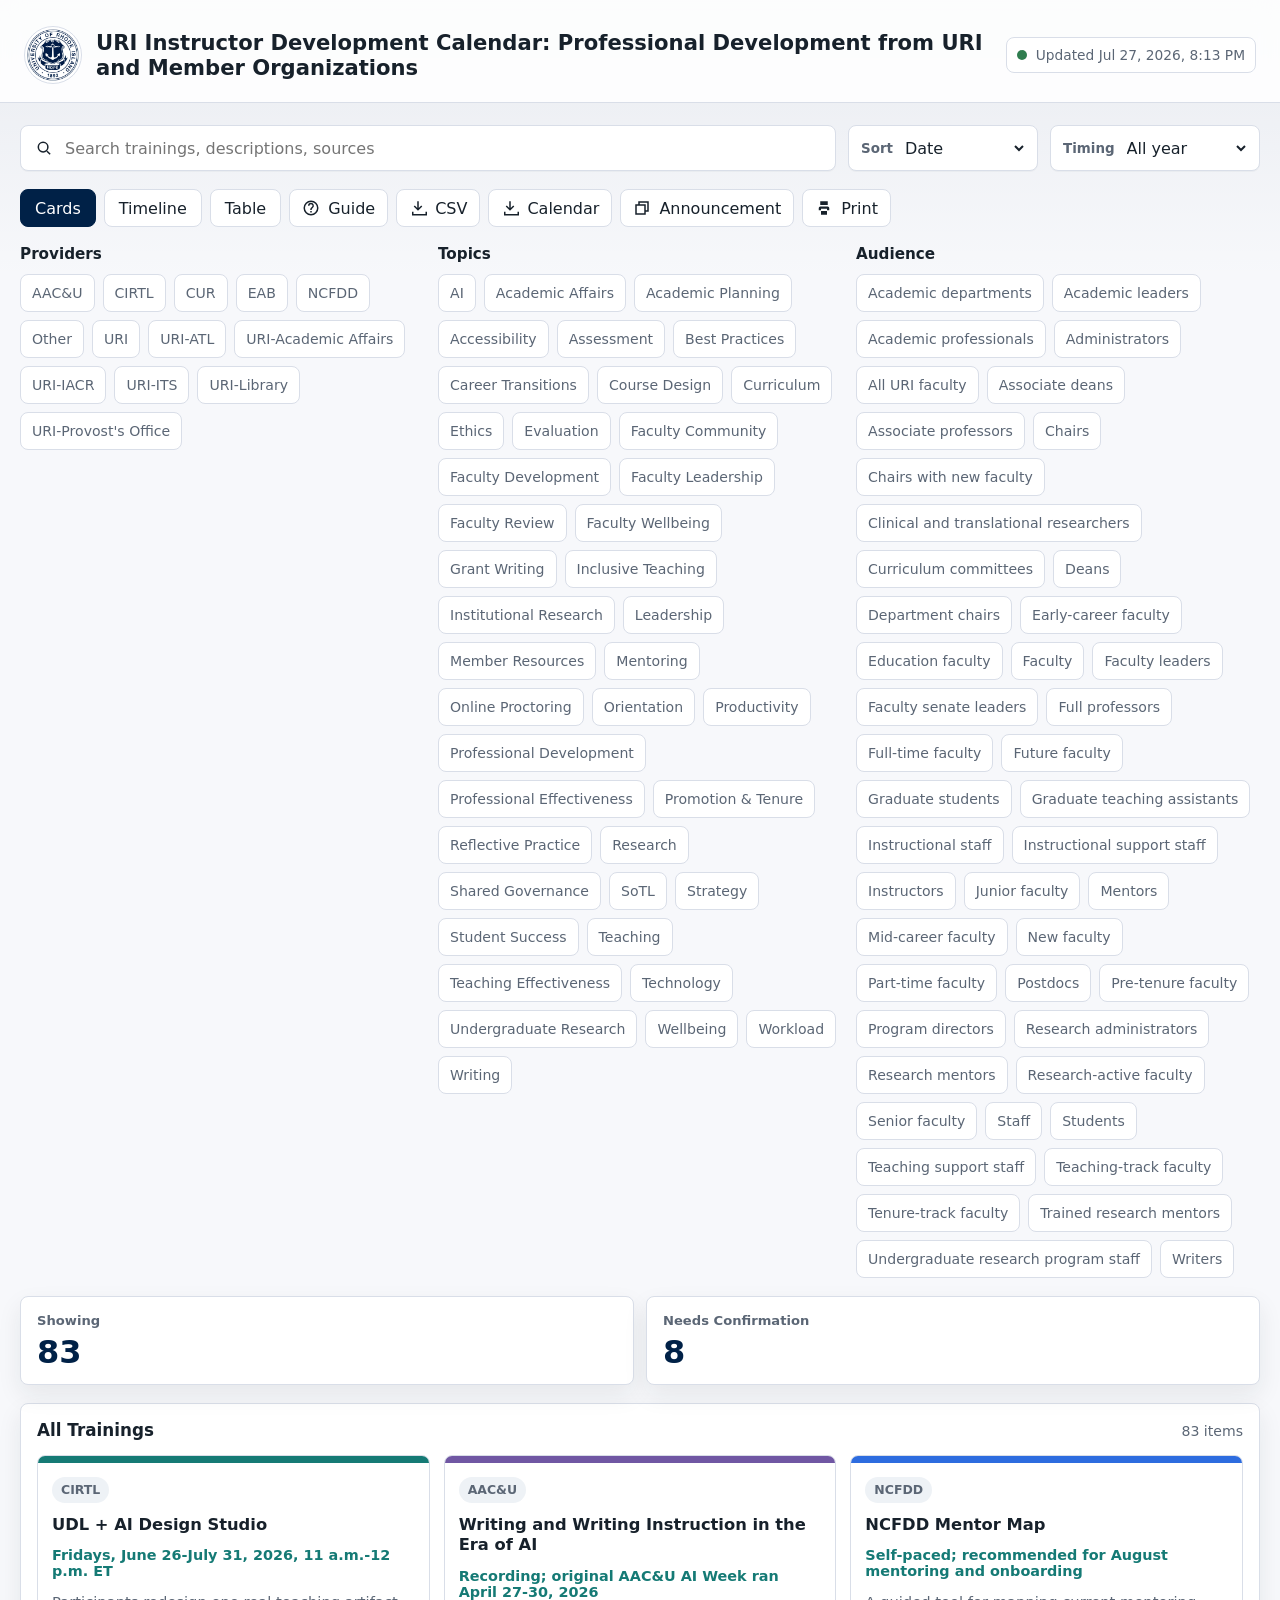
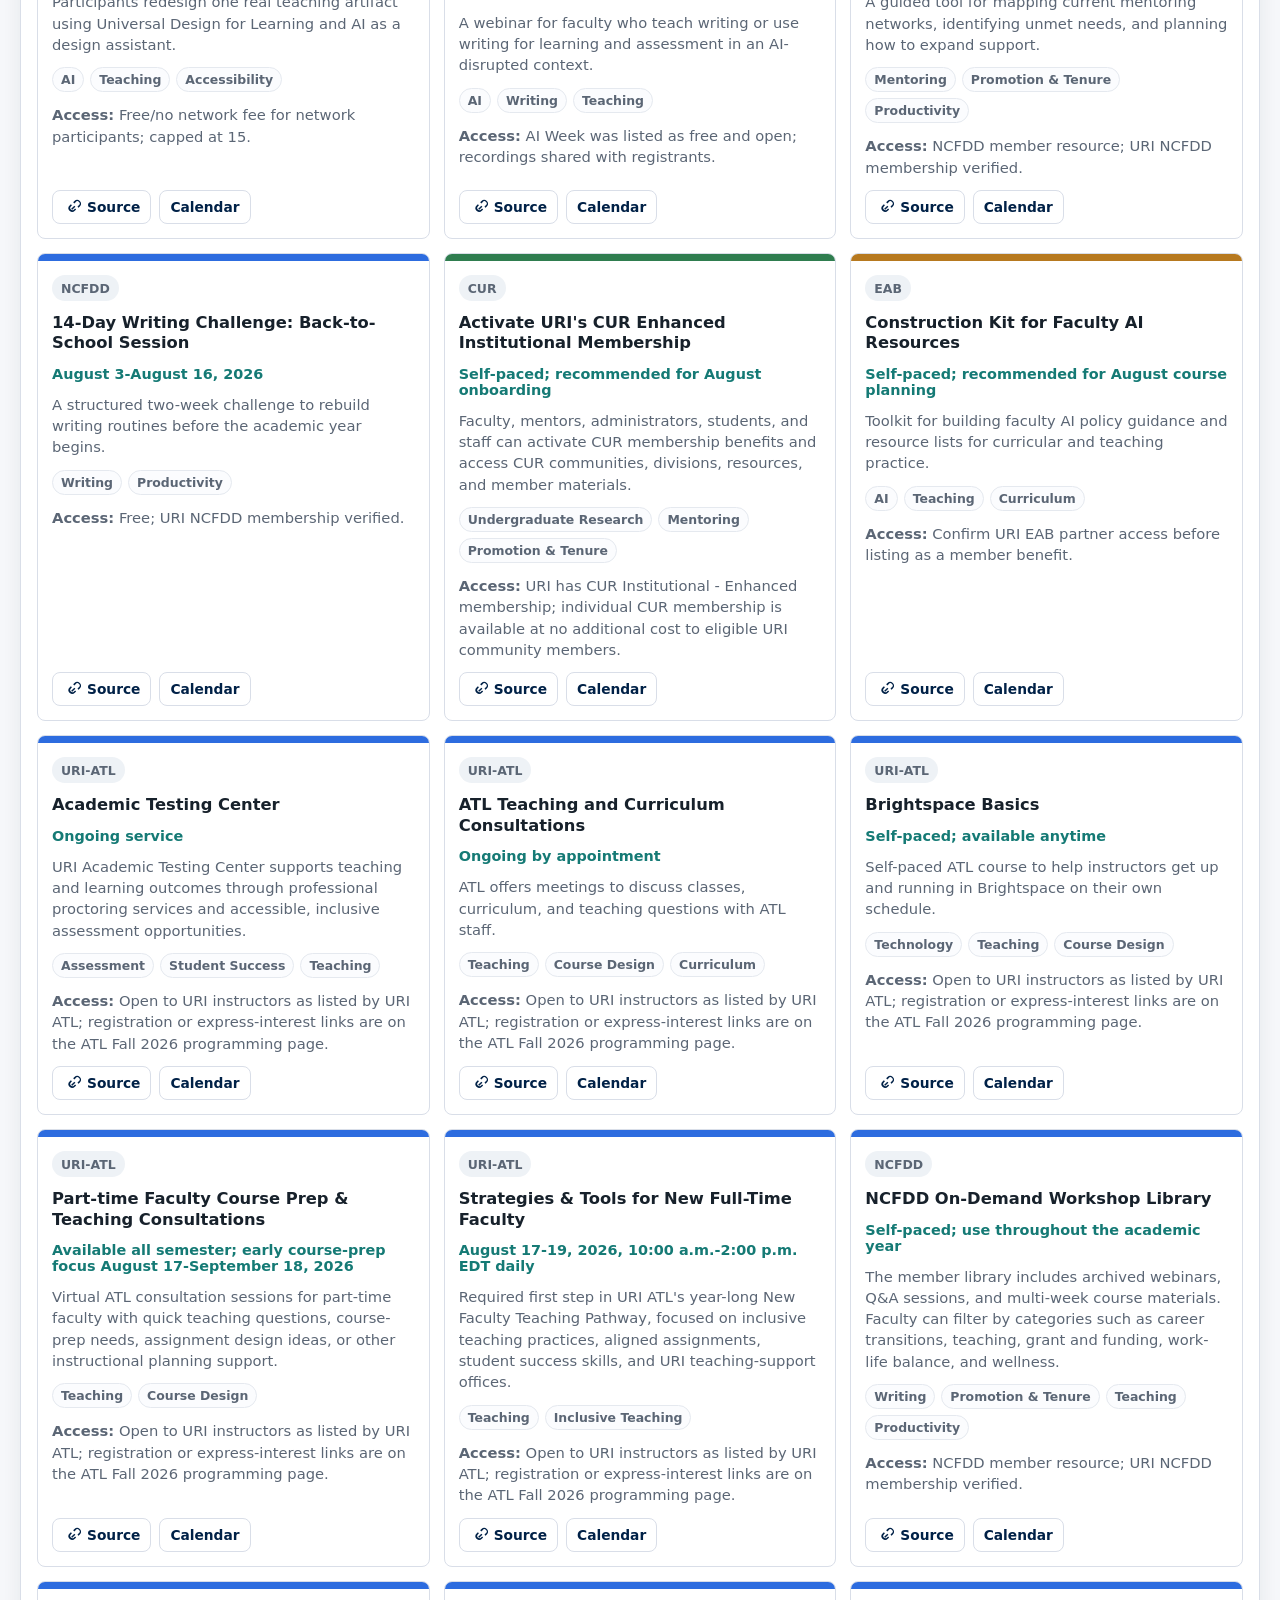
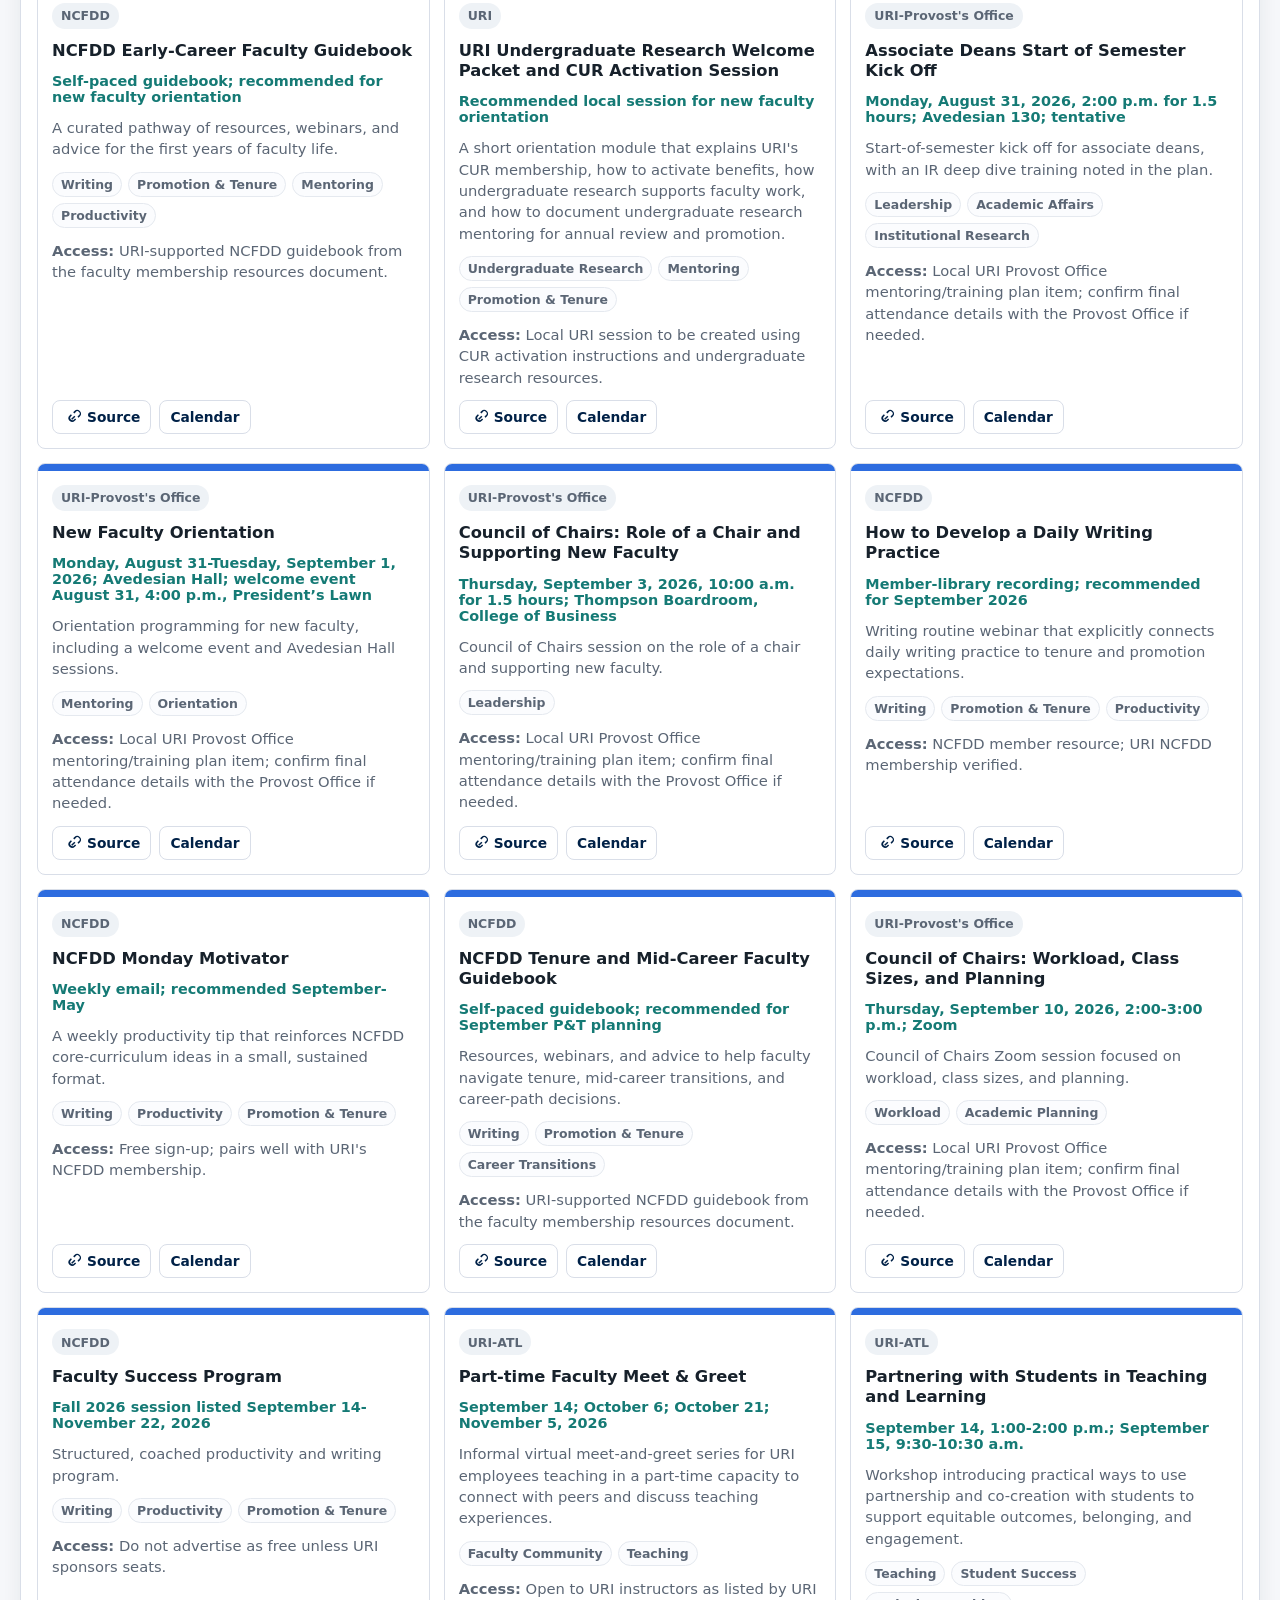
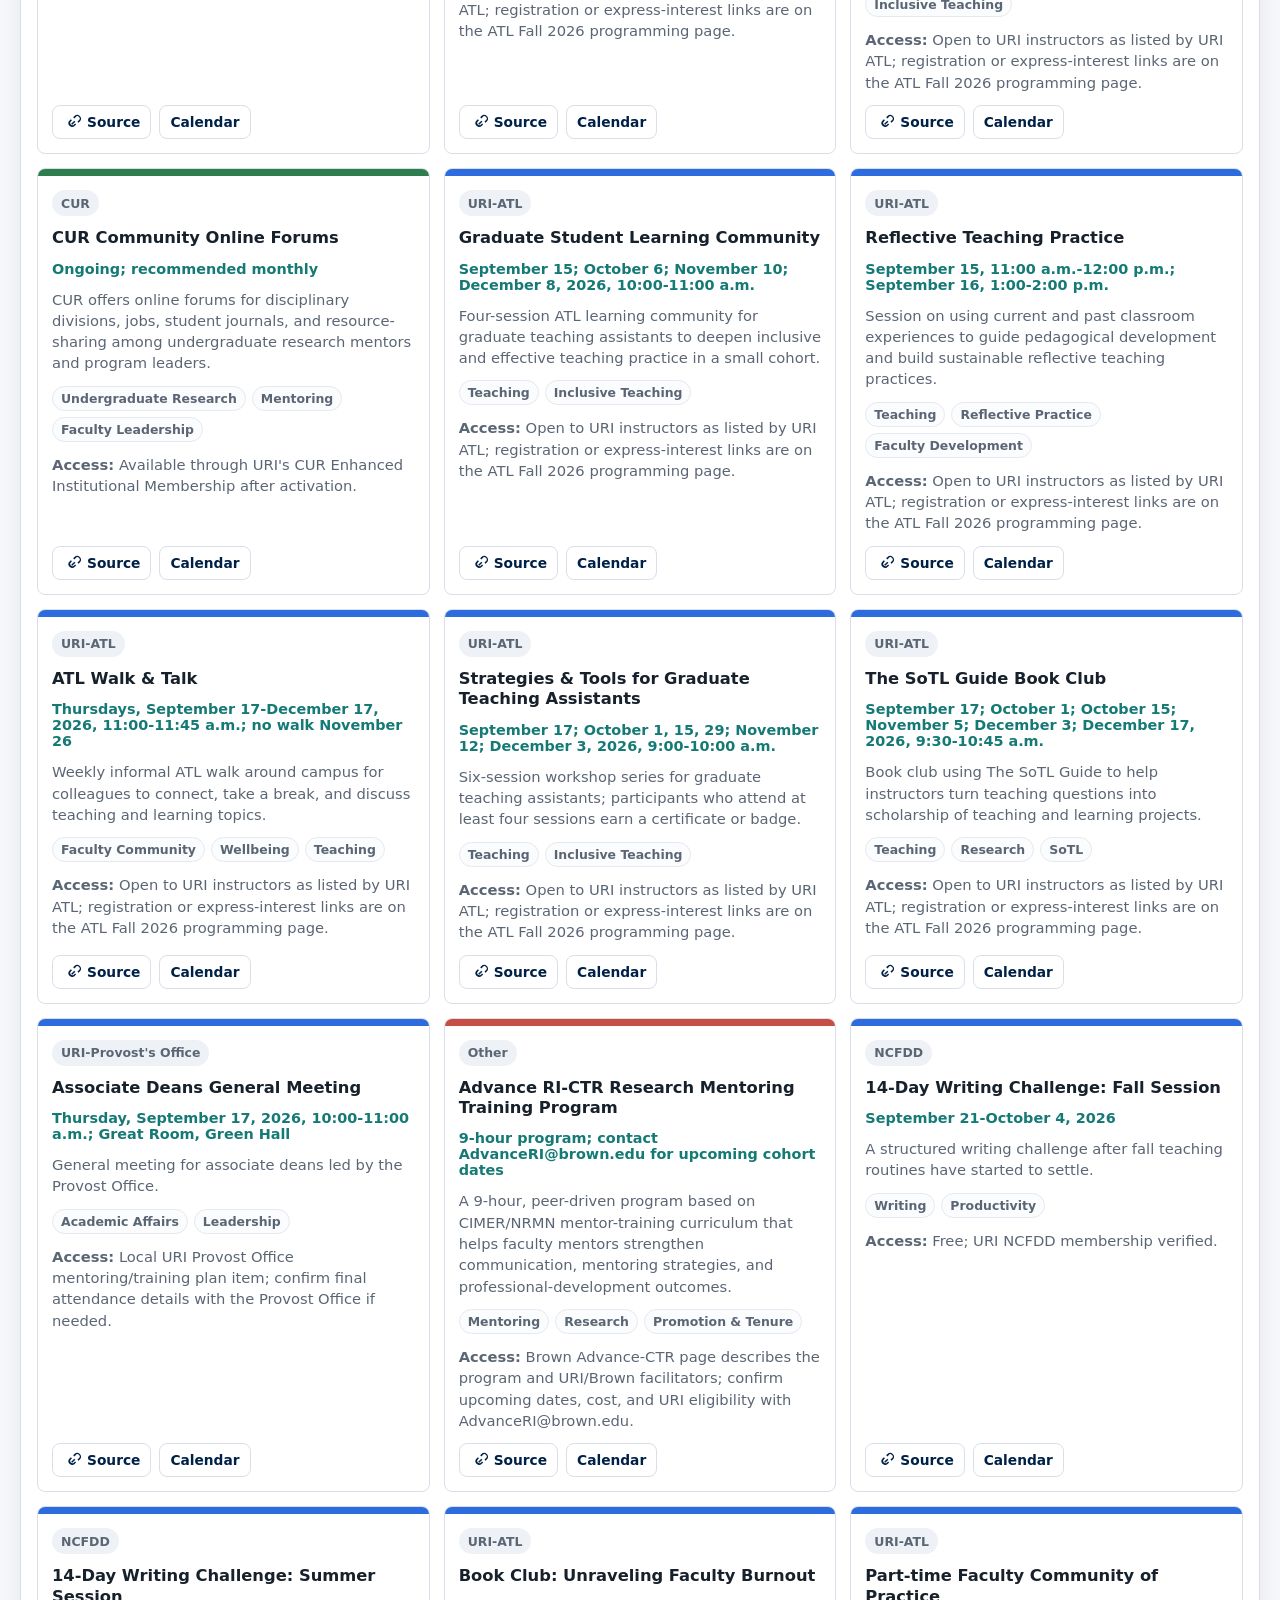
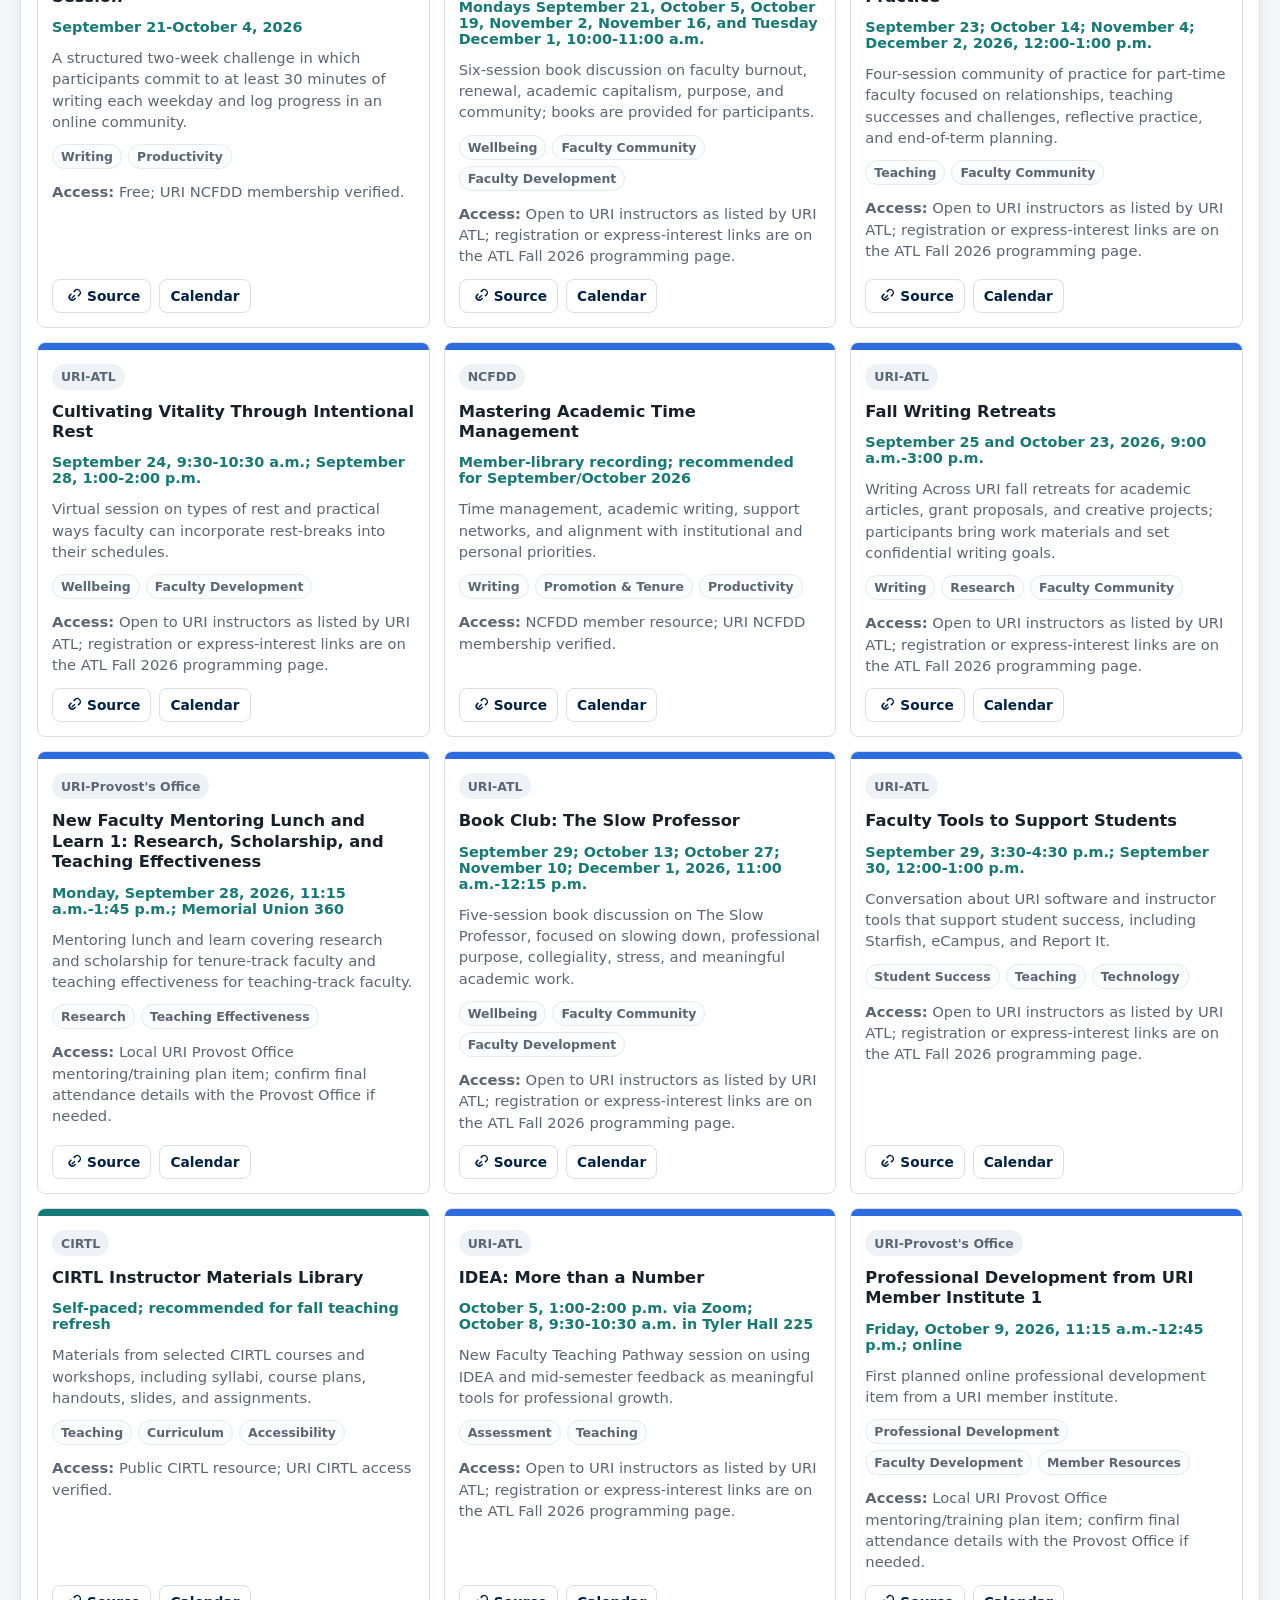
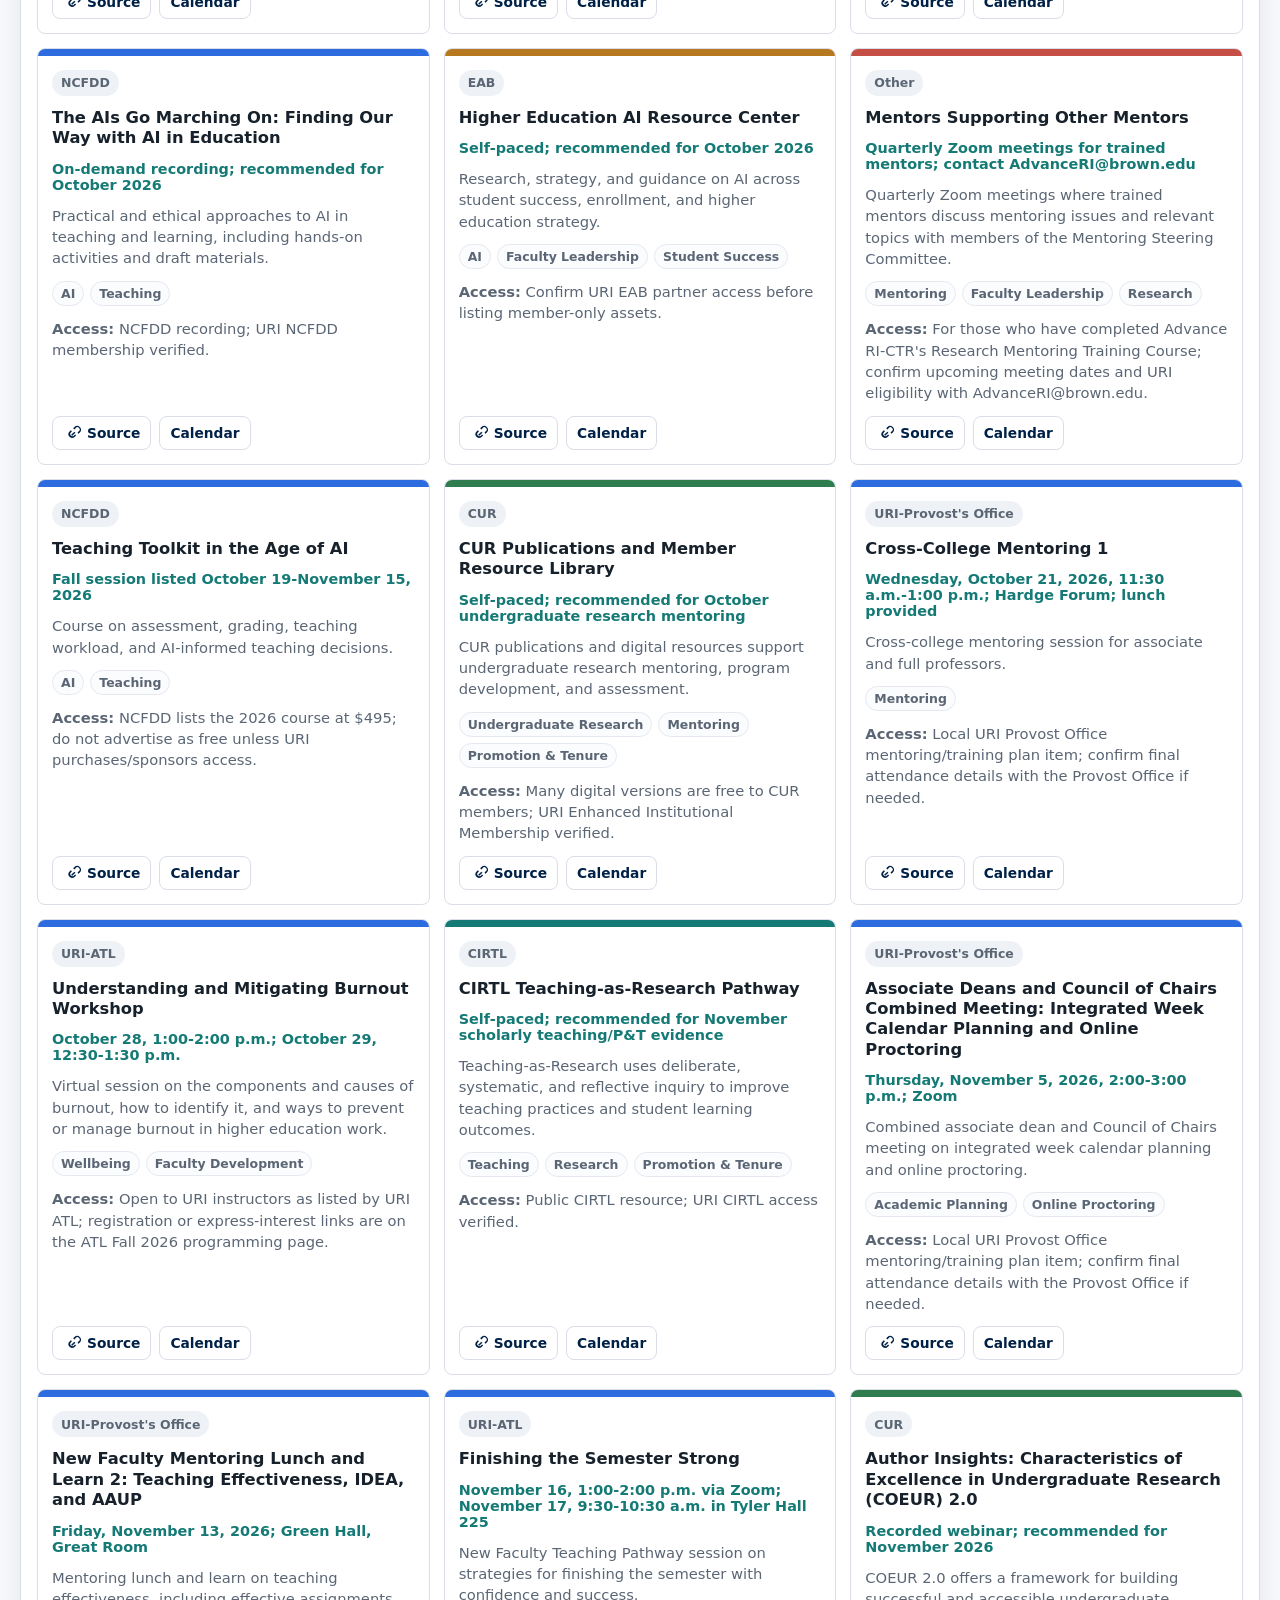
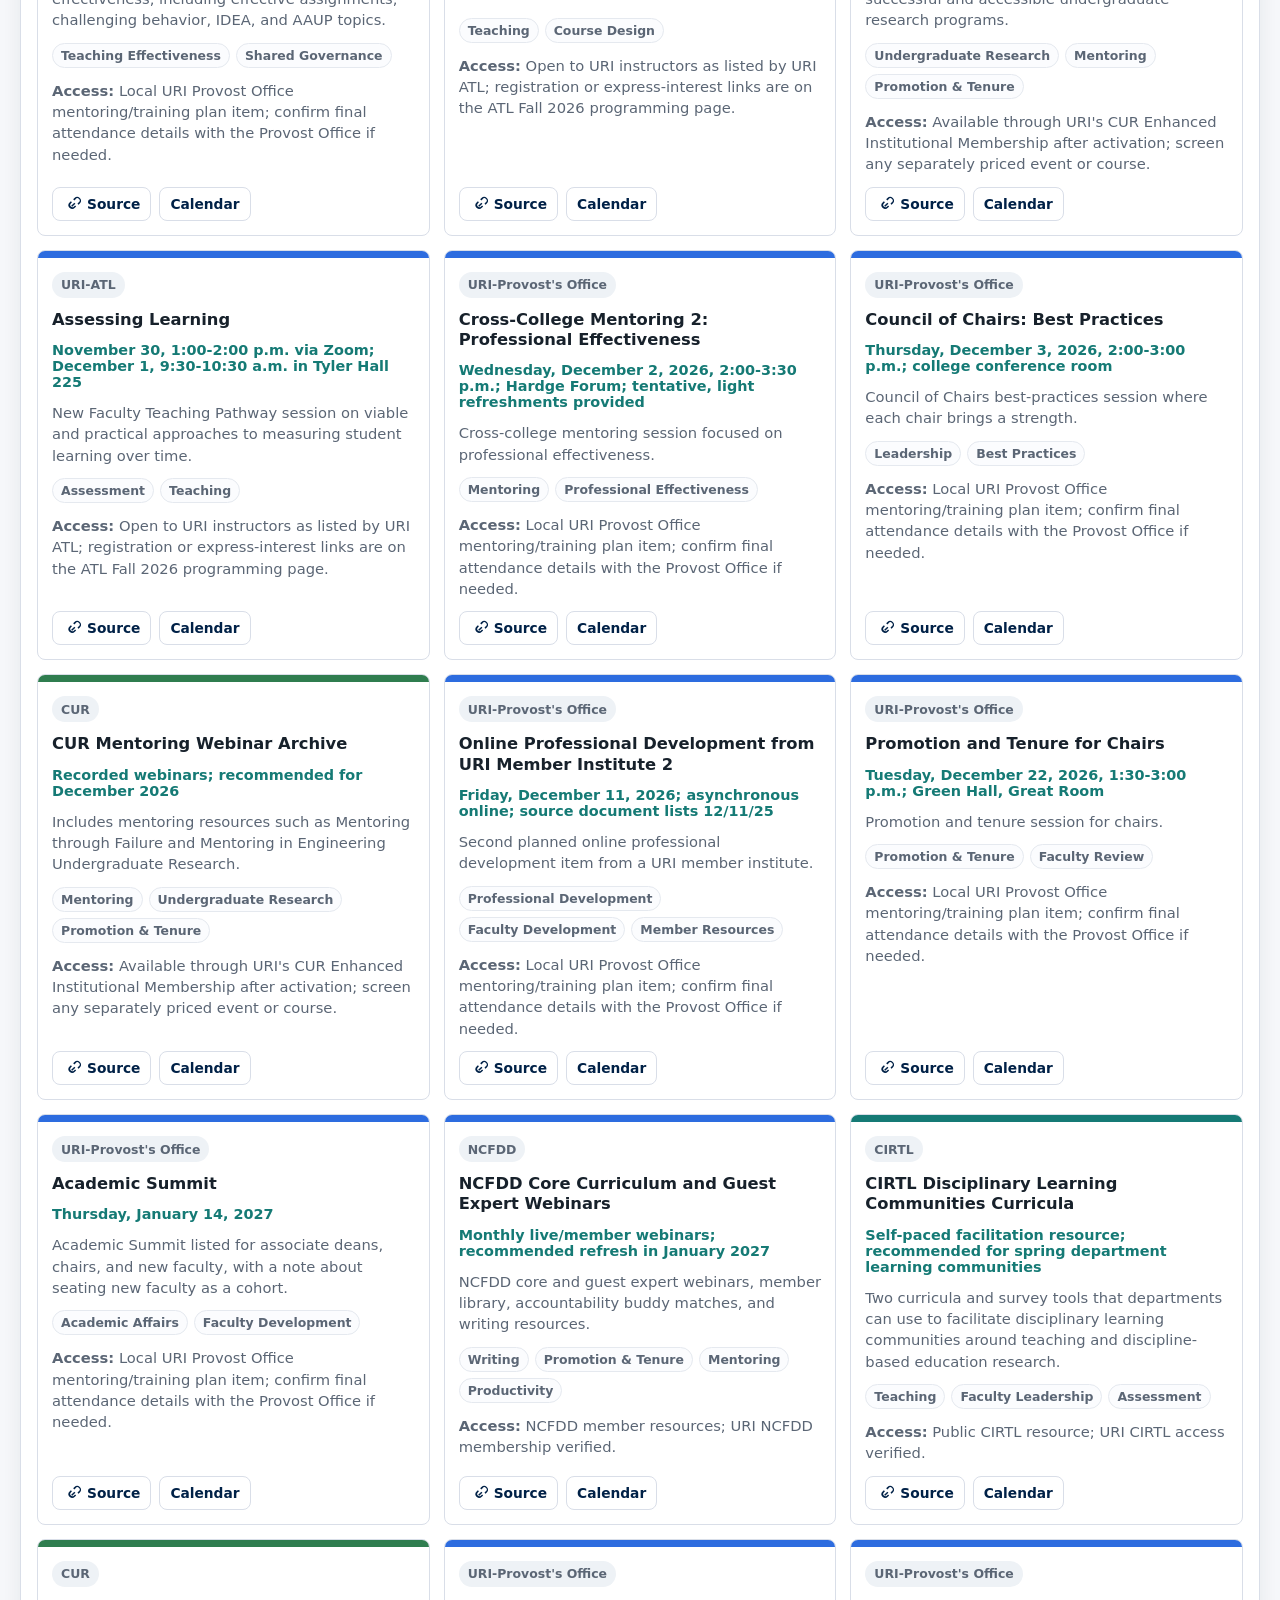
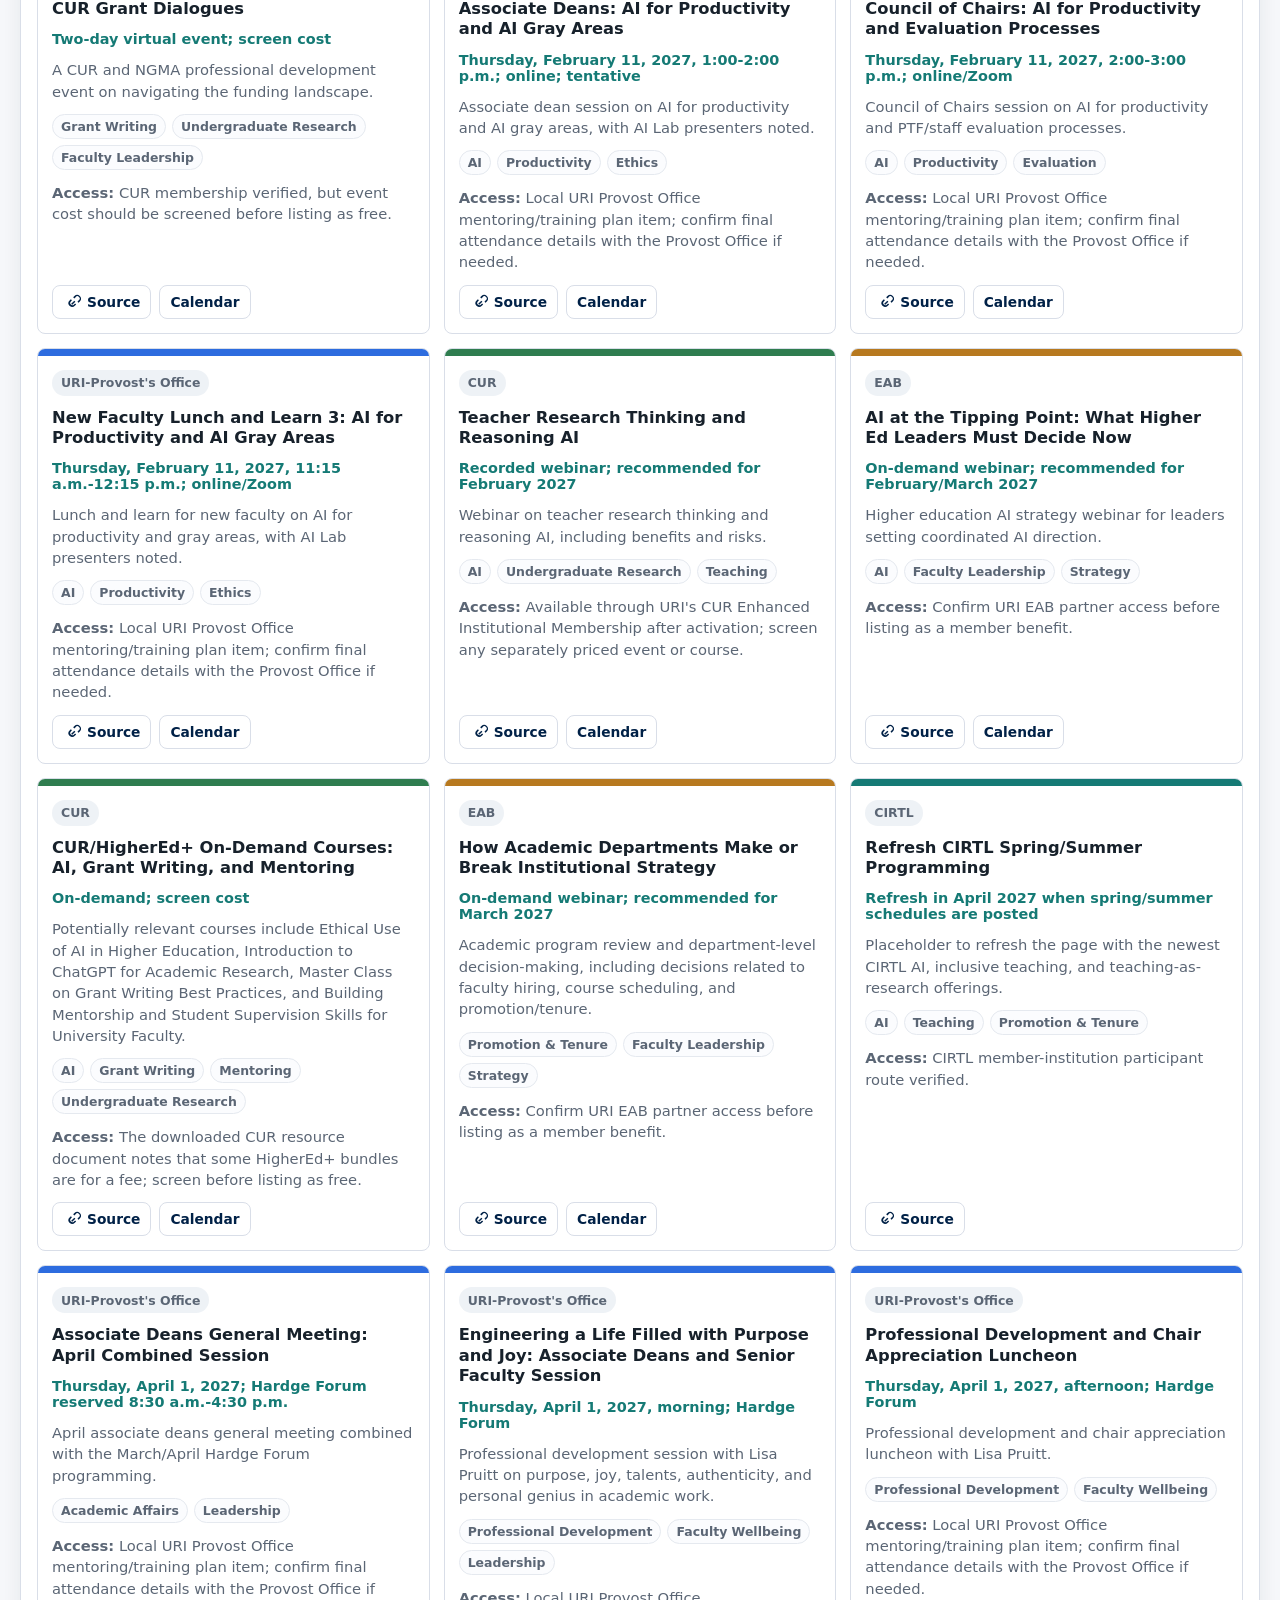
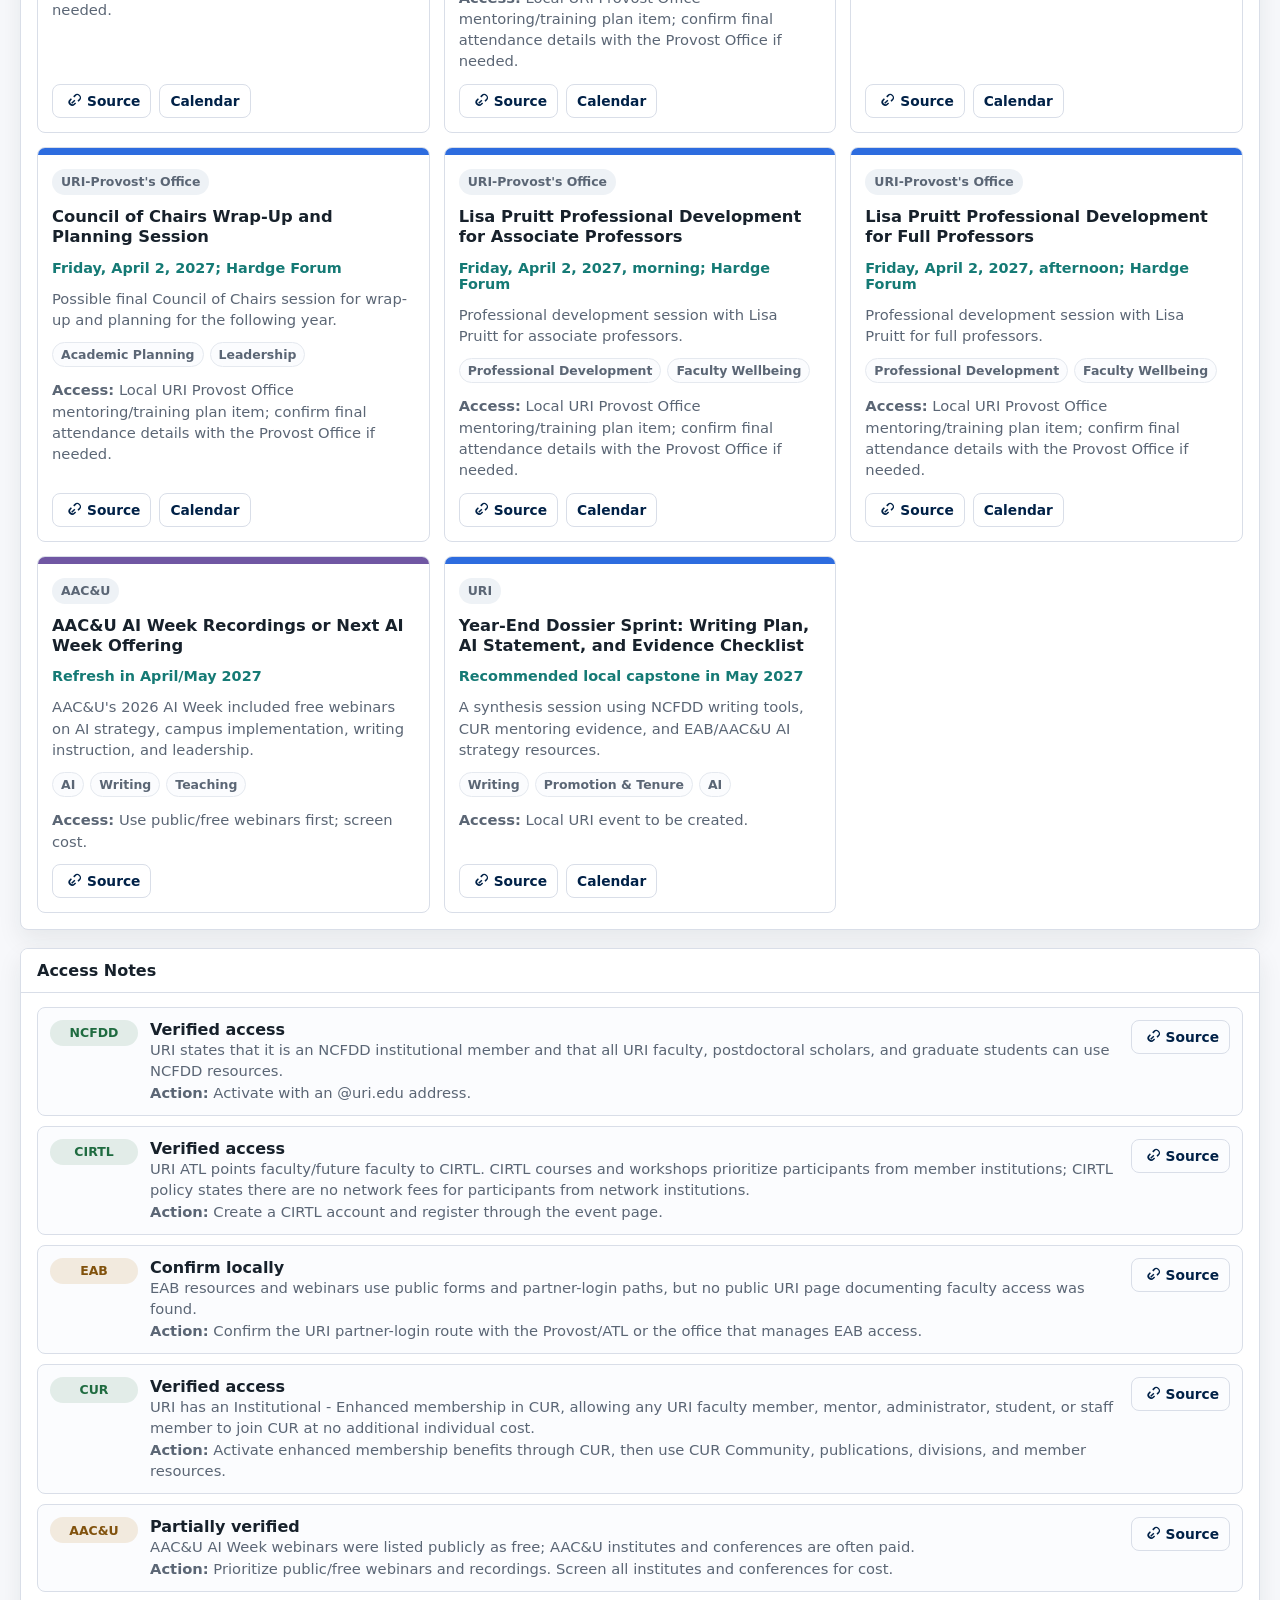
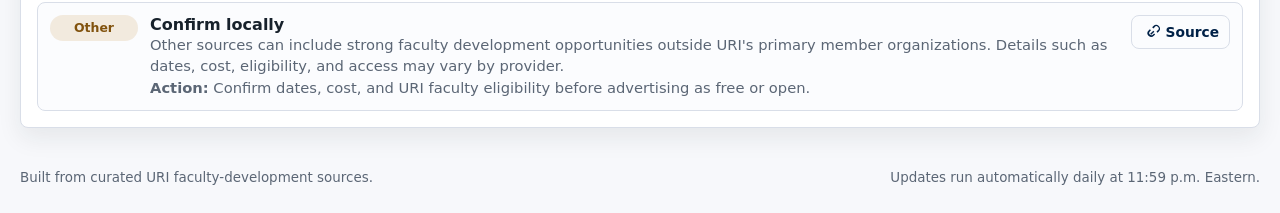
==== commit b5a4f918: "Update dashboard title" ====
--- a/codex-source/github-pages-package/index.html
+++ b/codex-source/github-pages-package/index.html
@@ -3,7 +3,7 @@
   <head>
     <meta charset="utf-8">
     <meta name="viewport" content="width=device-width, initial-scale=1">
-    <title>URI Faculty Development Training Calendar: Available PD from URI's Member Organizations</title>
+    <title>URI Instructor Development Calendar: Professional Development from URI and Member Organizations</title>
     <link rel="stylesheet" href="./styles.css">
   </head>
   <body>
@@ -37,7 +37,7 @@
           <img src="./assets/uri-seal-web.png" alt="">
         </div>
         <div>
-          <h1>URI Faculty Development Training Calendar: Available PD from URI's Member Organizations</h1>
+          <h1>URI Instructor Development Calendar: Professional Development from URI and Member Organizations</h1>
         </div>
       </div>
       <div class="status-block" id="statusBlock">
